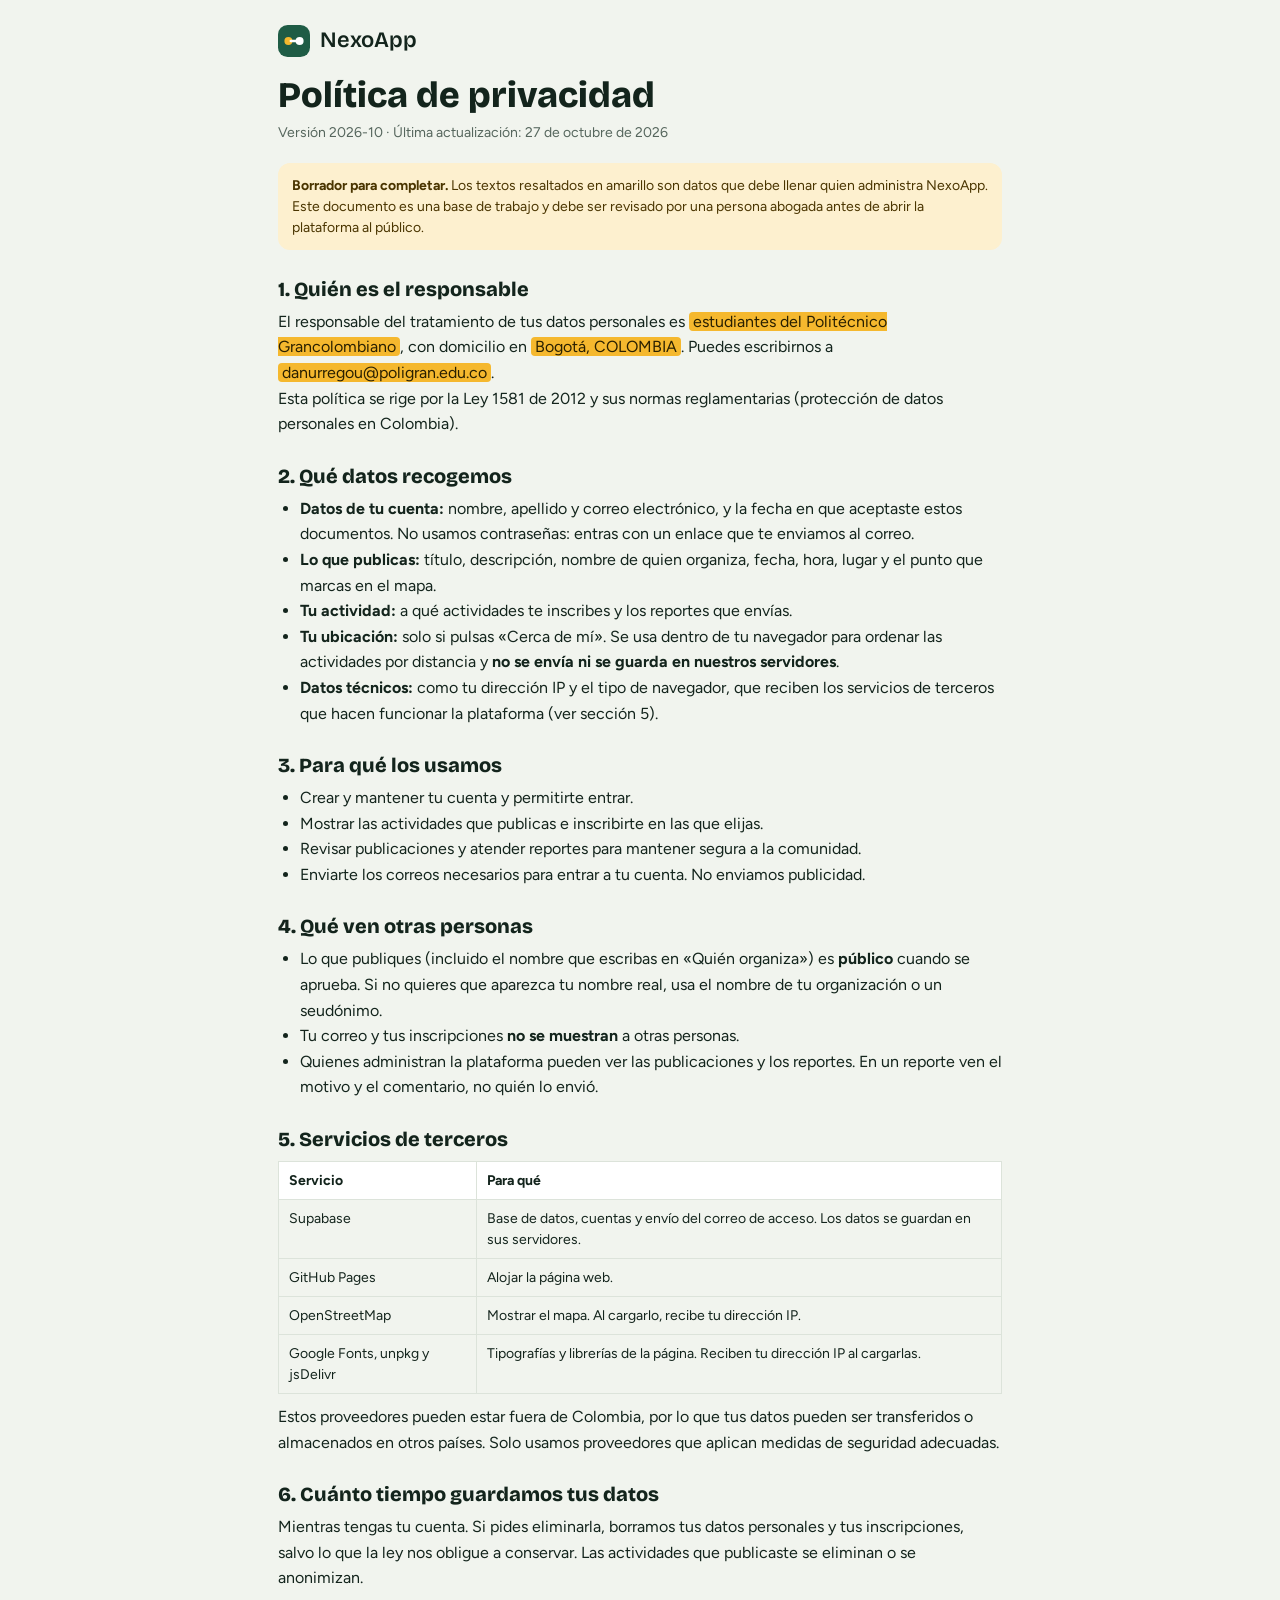
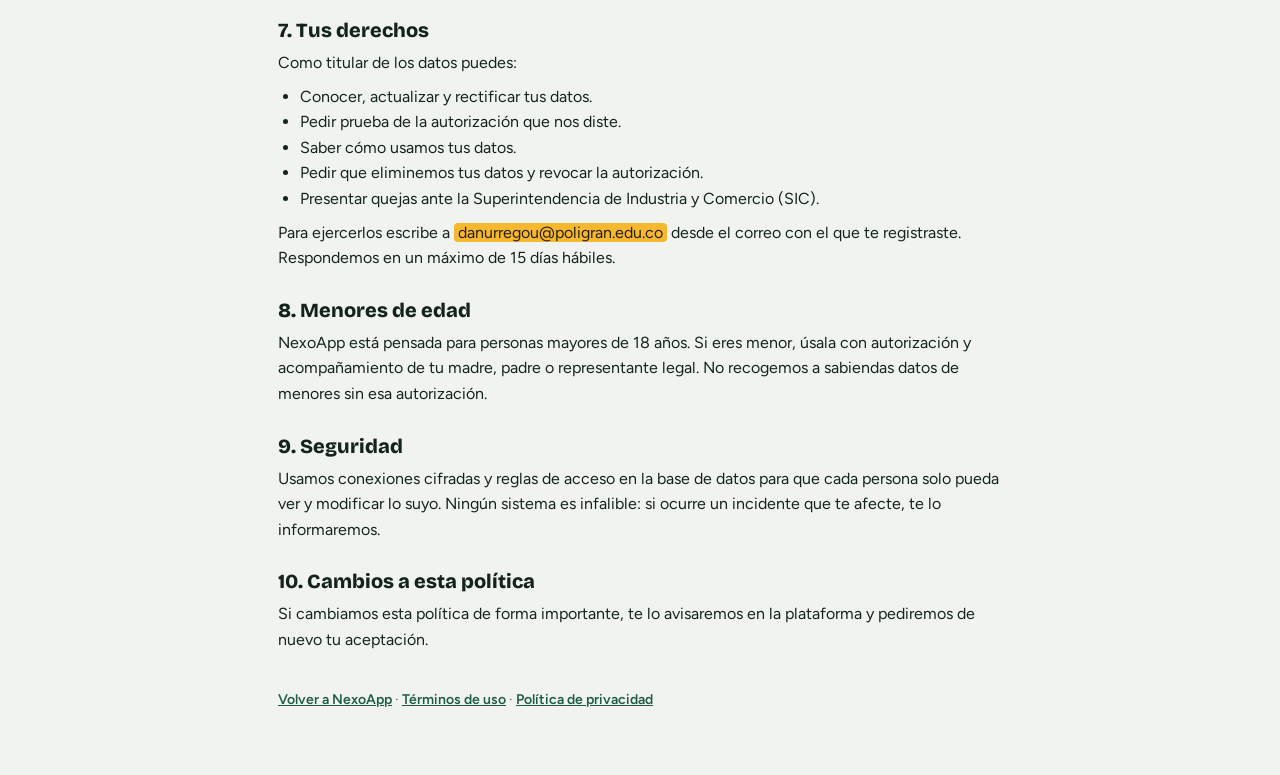
==== privacidad.html @ ae0aaa4e "NexoApp: prototipo con mapa, cuentas, moderación y PWA Mapa de actividades de Bogotá (Leaflet + Open" ====
<!DOCTYPE html>
<html lang="es">
<head>
<meta charset="utf-8">
<meta name="viewport" content="width=device-width, initial-scale=1">
<title>Política de privacidad · NexoApp</title>
<meta name="description" content="Cómo NexoApp trata tus datos personales.">
<meta name="theme-color" content="#1F5C45">
<link rel="icon" type="image/png" href="icons/icon-192.png">
<link href="https://fonts.googleapis.com/css2?family=Bricolage+Grotesque:opsz,wght@12..96,600;12..96,800&family=Figtree:wght@400;500;600&display=swap" rel="stylesheet">
<link rel="stylesheet" href="css/styles.css">
<link rel="stylesheet" href="css/legal.css">
</head>
<body>
<main class="legal">
<a class="brand" href="./"><svg viewBox="0 0 40 40" aria-hidden="true"><rect width="40" height="40" rx="12" fill="#1F5C45"/><circle cx="13" cy="20" r="5" fill="#F5B82E"/><circle cx="27" cy="20" r="5" fill="#fff"/><path d="M16 20h8" stroke="#fff" stroke-width="3" stroke-linecap="round"/></svg>NexoApp</a>

<h1>Política de privacidad</h1>
<p class="meta">Versión 2026-10 · Última actualización: 27 de octubre de 2026</p>
<p class="draft"><strong>Borrador para completar.</strong> Los textos resaltados en amarillo son datos que debe llenar quien administra NexoApp. Este documento es una base de trabajo y debe ser revisado por una persona abogada antes de abrir la plataforma al público.</p>

<h2>1. Quién es el responsable</h2>
<p>El responsable del tratamiento de tus datos personales es <mark>estudiantes del Politécnico Grancolombiano</mark>, con domicilio en <mark>Bogotá, COLOMBIA</mark>. Puedes escribirnos a <mark>danurregou@poligran.edu.co</mark>.</p>
<p>Esta política se rige por la Ley 1581 de 2012 y sus normas reglamentarias (protección de datos personales en Colombia).</p>

<h2>2. Qué datos recogemos</h2>
<ul>
<li><strong>Datos de tu cuenta:</strong> nombre, apellido y correo electrónico, y la fecha en que aceptaste estos documentos. No usamos contraseñas: entras con un enlace que te enviamos al correo.</li>
<li><strong>Lo que publicas:</strong> título, descripción, nombre de quien organiza, fecha, hora, lugar y el punto que marcas en el mapa.</li>
<li><strong>Tu actividad:</strong> a qué actividades te inscribes y los reportes que envías.</li>
<li><strong>Tu ubicación:</strong> solo si pulsas «Cerca de mí». Se usa dentro de tu navegador para ordenar las actividades por distancia y <strong>no se envía ni se guarda en nuestros servidores</strong>.</li>
<li><strong>Datos técnicos:</strong> como tu dirección IP y el tipo de navegador, que reciben los servicios de terceros que hacen funcionar la plataforma (ver sección 5).</li>
</ul>

<h2>3. Para qué los usamos</h2>
<ul>
<li>Crear y mantener tu cuenta y permitirte entrar.</li>
<li>Mostrar las actividades que publicas e inscribirte en las que elijas.</li>
<li>Revisar publicaciones y atender reportes para mantener segura a la comunidad.</li>
<li>Enviarte los correos necesarios para entrar a tu cuenta. No enviamos publicidad.</li>
</ul>

<h2>4. Qué ven otras personas</h2>
<ul>
<li>Lo que publiques (incluido el nombre que escribas en «Quién organiza») es <strong>público</strong> cuando se aprueba. Si no quieres que aparezca tu nombre real, usa el nombre de tu organización o un seudónimo.</li>
<li>Tu correo y tus inscripciones <strong>no se muestran</strong> a otras personas.</li>
<li>Quienes administran la plataforma pueden ver las publicaciones y los reportes. En un reporte ven el motivo y el comentario, no quién lo envió.</li>
</ul>

<h2>5. Servicios de terceros</h2>
<table>
<tr><th>Servicio</th><th>Para qué</th></tr>
<tr><td>Supabase</td><td>Base de datos, cuentas y envío del correo de acceso. Los datos se guardan en sus servidores.</td></tr>
<tr><td>GitHub Pages</td><td>Alojar la página web.</td></tr>
<tr><td>OpenStreetMap</td><td>Mostrar el mapa. Al cargarlo, recibe tu dirección IP.</td></tr>
<tr><td>Google Fonts, unpkg y jsDelivr</td><td>Tipografías y librerías de la página. Reciben tu dirección IP al cargarlas.</td></tr>
</table>
<p>Estos proveedores pueden estar fuera de Colombia, por lo que tus datos pueden ser transferidos o almacenados en otros países. Solo usamos proveedores que aplican medidas de seguridad adecuadas.</p>

<h2>6. Cuánto tiempo guardamos tus datos</h2>
<p>Mientras tengas tu cuenta. Si pides eliminarla, borramos tus datos personales y tus inscripciones, salvo lo que la ley nos obligue a conservar. Las actividades que publicaste se eliminan o se anonimizan.</p>

<h2>7. Tus derechos</h2>
<p>Como titular de los datos puedes:</p>
<ul>
<li>Conocer, actualizar y rectificar tus datos.</li>
<li>Pedir prueba de la autorización que nos diste.</li>
<li>Saber cómo usamos tus datos.</li>
<li>Pedir que eliminemos tus datos y revocar la autorización.</li>
<li>Presentar quejas ante la Superintendencia de Industria y Comercio (SIC).</li>
</ul>
<p>Para ejercerlos escribe a <mark>danurregou@poligran.edu.co</mark> desde el correo con el que te registraste. Respondemos en un máximo de 15 días hábiles.</p>

<h2>8. Menores de edad</h2>
<p>NexoApp está pensada para personas mayores de 18 años. Si eres menor, úsala con autorización y acompañamiento de tu madre, padre o representante legal. No recogemos a sabiendas datos de menores sin esa autorización.</p>

<h2>9. Seguridad</h2>
<p>Usamos conexiones cifradas y reglas de acceso en la base de datos para que cada persona solo pueda ver y modificar lo suyo. Ningún sistema es infalible: si ocurre un incidente que te afecte, te lo informaremos.</p>

<h2>10. Cambios a esta política</h2>
<p>Si cambiamos esta política de forma importante, te lo avisaremos en la plataforma y pediremos de nuevo tu aceptación.</p>
<p class="meta" style="margin-top:36px"><a href="./">Volver a NexoApp</a> · <a href="terminos.html">Términos de uso</a> · <a href="privacidad.html">Política de privacidad</a></p>
</main>
</body>
</html>
---- css/styles.css ----
:root{
  --bg:#F1F4EE; --surface:#FFFFFF; --ink:#13241C; --muted:#56665D; --line:#DCE3DA;
  --brand:#1F5C45; --brand-ink:#FFFFFF; --sun:#F5B82E; --sun-ink:#2A2000;
  --learn:#2F5BEA; --social:#D93F79; --animal:#C9610F;
  --font-d:'Bricolage Grotesque','Trebuchet MS',system-ui,sans-serif;
  --font-b:'Figtree',system-ui,-apple-system,'Segoe UI',sans-serif;
}
@media (prefers-color-scheme: dark){
  :root{
    --bg:#0E1913; --surface:#16251D; --ink:#E9F1EB; --muted:#9BAFA3; --line:#26392F;
    --brand:#4DB78C; --brand-ink:#05140D;
    --learn:#8CA7FF; --social:#F489AE; --animal:#F5A05A;
  }
}
*,*::before,*::after{box-sizing:border-box}
html,body{height:100%}
body{height:100dvh}
html{-webkit-text-size-adjust:100%}
body{margin:0;background:var(--bg);color:var(--ink);font-family:var(--font-b);font-size:16px;line-height:1.5;display:flex;flex-direction:column;-webkit-font-smoothing:antialiased}
button,input,select{font:inherit;color:inherit}
button{cursor:pointer}
:focus-visible{outline:3px solid var(--sun);outline-offset:2px;border-radius:6px}
h1,h2,h3{font-family:var(--font-d);line-height:1.15;margin:0}
p{margin:0}
.sr{position:absolute;width:1px;height:1px;overflow:hidden;clip:rect(0 0 0 0)}
.sub{color:var(--muted);font-size:14px}

/* cabecera */
.top{display:flex;justify-content:space-between;align-items:center;gap:12px;padding:10px 16px;padding-top:calc(10px + env(safe-area-inset-top,0px));background:var(--surface);border-bottom:1px solid var(--line);flex:none}
.brand{display:flex;align-items:center;gap:10px;font-family:var(--font-d);font-weight:800;font-size:22px}
.brand svg{width:32px;height:32px}
.toggle{display:inline-flex;background:var(--bg);border:1.5px solid var(--line);border-radius:12px;padding:3px}
.toggle button{border:0;background:none;min-height:40px;padding:7px 18px;border-radius:9px;font-weight:600;color:var(--muted)}
.toggle button[aria-pressed="true"]{background:var(--ink);color:var(--bg)}

/* disposición: en celular alterna lista y mapa; en pantalla grande se ven juntos */
.layout{flex:1;min-height:0;display:flex}
.panel{flex:1;min-height:0;display:flex;flex-direction:column;background:var(--bg)}
.mapwrap{flex:1;min-height:0;position:relative}
#map{position:absolute;inset:0}
body.view-list .mapwrap{display:none}
body.view-map .panel{display:none}
@media (max-width:380px){
  .brand{font-size:19px}
  .brand svg{width:28px;height:28px}
  .toggle button{padding:7px 14px}
  .row2{grid-template-columns:1fr}
  .filters,.list{padding-left:12px;padding-right:12px}
  .chips{margin:0 -12px;padding:2px 12px 4px}
}
@media (min-width:600px) and (max-width:899px){
  .filters{max-width:720px;width:100%;margin:0 auto}
  .list{grid-template-columns:repeat(2,1fr);padding-left:max(16px,calc(50% - 360px));padding-right:max(16px,calc(50% - 360px))}
}
@media (max-height:480px) and (orientation:landscape){
  .top{padding-top:calc(4px + env(safe-area-inset-top,0px));padding-bottom:4px}
  .d-head{padding:12px 18px}
  .d-body{padding-top:12px}
}
@media (min-width:900px){
  .toggle{display:none}
  .layout{display:grid;grid-template-columns:clamp(360px,34vw,460px) 1fr}
  body.view-list .mapwrap,body.view-map .panel{display:flex}
  .mapwrap{display:block!important}
  .panel{border-right:1px solid var(--line)}
}

/* filtros */
.filters{padding:14px 16px 8px;display:grid;gap:10px;flex:none}
.field{width:100%;min-height:44px;background:var(--surface);border:1.5px solid var(--line);border-radius:12px;padding:10px 14px}
.field:focus{border-color:var(--brand);outline:none}
.row2{display:grid;grid-template-columns:1fr auto;gap:8px}
.btn{min-height:44px;white-space:nowrap;display:inline-flex;align-items:center;justify-content:center;gap:8px;background:var(--brand);color:var(--brand-ink);border:0;border-radius:12px;padding:10px 16px;font-weight:600}
.btn.ghost{background:transparent;color:var(--ink);border:1.5px solid var(--line)}
.btn.ghost[aria-pressed="true"]{border-color:var(--brand);color:var(--brand)}
.btn.block{width:100%}
.btn[disabled]{opacity:.5;cursor:not-allowed}
.chips{display:flex;gap:8px;overflow-x:auto;margin:0 -16px;padding:2px 16px 4px;scroll-padding:0 16px;scrollbar-width:none;-webkit-overflow-scrolling:touch;--fl:#000;--fr:#000;cursor:grab;mask-image:linear-gradient(90deg,var(--fl),#000 28px,#000 calc(100% - 28px),var(--fr));-webkit-mask-image:linear-gradient(90deg,var(--fl),#000 28px,#000 calc(100% - 28px),var(--fr))}
.chips.fade-l{--fl:transparent}
.chips.fade-r{--fr:transparent}
.chips.dragging{cursor:grabbing;user-select:none}
.chips.dragging .chip{pointer-events:none}
.chips::-webkit-scrollbar{display:none}
.chip{flex:none;min-height:40px;border:1.5px solid var(--line);background:var(--surface);border-radius:999px;padding:7px 13px;font-weight:600;font-size:14px;display:inline-flex;align-items:center;gap:7px}
.chip i{width:10px;height:10px;border-radius:50%;background:var(--muted)}
.chip[data-cat="aprender"] i{background:var(--learn)}
.chip[data-cat="social"] i{background:var(--social)}
.chip[data-cat="animales"] i{background:var(--animal)}
.chip[aria-pressed="true"]{background:var(--ink);color:var(--bg);border-color:var(--ink)}

/* lista */
.list{flex:1;min-height:0;overflow-y:auto;padding:4px 16px 24px;display:grid;grid-auto-rows:max-content;gap:10px;align-content:start}
.act{display:grid;grid-template-columns:6px 1fr;background:var(--surface);border:1px solid var(--line);border-radius:16px;overflow:hidden;text-align:left;min-height:min-content;width:100%;padding:0}
@media (hover:hover){.act:hover{border-color:var(--muted)}}
.act[aria-current="true"]{border-color:var(--ink);box-shadow:0 0 0 1px var(--ink)}
.act .edge{background:var(--muted)}
.act[data-cat="aprender"] .edge{background:var(--learn)}
.act[data-cat="social"] .edge{background:var(--social)}
.act[data-cat="animales"] .edge{background:var(--animal)}
.act .body{padding:12px 14px;display:grid;gap:4px}
.act .kind{font-size:13px;font-weight:600}
.act[data-cat="aprender"] .kind{color:var(--learn)}
.act[data-cat="social"] .kind{color:var(--social)}
.act[data-cat="animales"] .kind{color:var(--animal)}
.act h3{font-size:17px;font-weight:600}
.act .meta{color:var(--muted);font-size:14px}
.badge{display:inline-block;background:var(--brand);color:var(--brand-ink);border-radius:999px;padding:2px 10px;font-size:12px;font-weight:600;justify-self:start}
.empty{text-align:center;padding:32px 12px;color:var(--muted)}
.empty strong{display:block;color:var(--ink);font-family:var(--font-d);font-size:20px;margin-bottom:6px}

/* pines del mapa */
.pin{display:grid;place-items:center;width:34px;height:34px;border-radius:50%;border:3px solid #fff;color:#fff;box-shadow:0 2px 6px rgba(0,0,0,.4)}
.pin svg{width:16px;height:16px}
.pin.aprender{background:#2446C4}
.pin.social{background:#B32A5E}
.pin.animales{background:#A84E0B}
.pin.sel{outline:3px solid var(--ink);transform:scale(1.2)}
.me{width:16px;height:16px;border-radius:50%;background:#2F7BEA;border:3px solid #fff;box-shadow:0 0 0 6px rgba(47,123,234,.25)}
.leaflet-container{font-family:var(--font-b)}
.pop strong{display:block;font-family:var(--font-d);font-size:16px;margin-bottom:2px}
.pop button{margin-top:8px;min-height:40px;background:var(--brand);color:var(--brand-ink);border:0;border-radius:10px;padding:7px 12px;font-weight:600}

/* detalle */
dialog{border:0;border-radius:20px;padding:0;max-width:min(520px,calc(100vw - 24px));width:100%;background:var(--surface);color:var(--ink);box-shadow:0 20px 60px rgba(0,0,0,.35);max-height:calc(100dvh - 24px);overflow-y:auto;overscroll-behavior:contain}
dialog::backdrop{background:rgba(5,15,10,.55)}
.d-head{padding:20px 22px;color:#fff}
.d-head[data-cat="aprender"]{background:#2446C4}
.d-head[data-cat="social"]{background:#B32A5E}
.d-head[data-cat="animales"]{background:#A84E0B}
.d-head h2{font-size:clamp(20px,5vw,24px);font-weight:800;margin:6px 0 4px}
.d-body{padding:18px 22px calc(22px + env(safe-area-inset-bottom,0px));display:grid;gap:12px}
.facts{display:grid;gap:6px;font-size:15px}
.facts span{color:var(--muted)}
.bar{height:6px;background:var(--line);border-radius:99px;overflow:hidden}
.bar b{display:block;height:100%;background:var(--brand)}
.d-actions{display:grid;gap:8px;margin-top:4px}
.link{color:var(--brand);font-weight:600;text-align:center;padding:12px 6px}

.toast{position:fixed;left:50%;bottom:calc(24px + env(safe-area-inset-bottom,0px));transform:translate(-50%,20px);background:var(--ink);color:var(--bg);padding:12px 18px;border-radius:12px;font-weight:600;opacity:0;pointer-events:none;transition:opacity .2s,transform .2s;z-index:2000;max-width:90vw;text-align:center}
.toast.on{opacity:1;transform:translate(-50%,0)}
@media (prefers-reduced-motion:reduce){.toast,.pin{transition:none}}

/* publicar */
.form{padding:20px 22px calc(22px + env(safe-area-inset-bottom,0px));display:grid;gap:12px}
.form-head{display:grid;gap:4px}
.form-head h2{font-size:clamp(20px,5vw,24px);font-weight:800}
.lbl{display:grid;gap:5px;font-size:14px;font-weight:600}
.lbl .field{font-weight:400}
textarea.field{resize:vertical;min-height:96px}
.two{display:grid;grid-template-columns:1fr 1fr;gap:10px}
.pmap{height:210px;border-radius:12px;border:1.5px solid var(--line);overflow:hidden;position:relative;z-index:0}
.lbl .sub{font-weight:400}
.err{background:#fde8e8;color:#8a1c1c;border-radius:10px;padding:10px 12px;font-size:14px;font-weight:600}
@media (prefers-color-scheme:dark){.err{background:#3a1717;color:#ffb4b4}}
.field:user-invalid{border-color:#c0392b}
@media (max-width:480px){
  .two{grid-template-columns:1fr}
  .top{gap:8px}
}

/* navegación: barra lateral en escritorio, barra inferior en celular */
.shell{flex:1;min-height:0;display:flex;flex-direction:column}
.content{flex:1;min-height:0;display:flex;flex-direction:column;padding-bottom:calc(66px + env(safe-area-inset-bottom,0px))}
.side{display:none}
.tabbar{position:fixed;left:0;right:0;bottom:0;background:var(--surface);border-top:1px solid var(--line);display:flex;justify-content:space-around;padding:6px 8px calc(6px + env(safe-area-inset-bottom,0px));z-index:900}
.tab{flex:1;display:flex;flex-direction:column;align-items:center;gap:2px;background:none;border:0;padding:6px 4px;font-size:12px;font-weight:600;color:var(--muted);border-radius:12px;min-height:50px}
.tab svg{width:24px;height:24px}
.tab[aria-current="page"]{color:var(--brand)}
.tab.create{color:var(--ink)}
.tab.create .ico{background:var(--brand);color:var(--brand-ink);border-radius:14px;width:44px;height:30px;display:grid;place-items:center}
.nav{display:flex;align-items:center;gap:12px;background:none;border:0;padding:11px 14px;border-radius:12px;font-weight:600;color:var(--muted);text-align:left;width:100%}
.nav svg,.btn svg{width:22px;height:22px;flex:none}
.nav:hover{background:var(--bg)}
.nav[aria-current="page"]{background:var(--bg);color:var(--brand)}
.side .cta{margin-top:10px}
.side-foot{margin-top:auto;font-size:13px;color:var(--muted)}
body:not([data-page="explore"]) .layout,
body:not([data-page="explore"]) .toggle{display:none}
.page{display:none;flex:1;min-height:0;overflow-y:auto}
body[data-page="home"] #home,body[data-page="profile"] #profile{display:block}
.toast{bottom:calc(84px + env(safe-area-inset-bottom,0px))}
@media (min-width:900px){
  .shell{flex-direction:row}
  .side{display:flex;flex-direction:column;gap:6px;width:260px;flex:none;padding:28px 18px;border-right:1px solid var(--line);background:var(--surface)}
  .side .brand{margin-bottom:22px}
  .tabbar{display:none}
  .top{display:none}
  .content{padding-bottom:0}
  .toast{bottom:32px}
}

/* inicio y perfil */
.pg{max-width:1040px;margin:0 auto;padding:20px 16px 32px}
.pg h1{font-size:clamp(24px,5vw,30px);font-weight:800}
.pg .sub{margin-top:2px}
.pg-cols{display:grid;gap:22px;margin-top:18px}
.sec-title{display:flex;justify-content:space-between;align-items:baseline;gap:10px;margin:22px 0 10px}
.sec-title h2{font-size:20px;font-weight:800}
.feed{display:grid;gap:10px;grid-auto-rows:max-content}
.hero{display:block;width:100%;text-align:left;border:0;border-radius:22px;padding:22px;color:#fff;position:relative;overflow:hidden;margin-top:16px}
.hero[data-cat="aprender"]{background:#2446C4}
.hero[data-cat="social"]{background:#B32A5E}
.hero[data-cat="animales"]{background:#A84E0B}
.hero .tag{display:inline-block;background:rgba(255,255,255,.18);border-radius:999px;padding:4px 12px;font-size:13px;font-weight:600}
.hero h2{font-size:clamp(24px,6vw,34px);font-weight:800;margin:14px 0 8px;max-width:20ch}
.hero .meta{opacity:.92;font-size:15px}
.hero .glyph{position:absolute;right:-18px;bottom:-26px;width:170px;height:170px;opacity:.16}
.hero .go{margin-top:16px;display:inline-flex;background:#fff;color:#14231C;border-radius:12px;padding:10px 16px;font-weight:600}
.quick{display:flex;gap:8px;overflow-x:auto;margin:0 -16px;padding:2px 16px 4px;scrollbar-width:none}
.quick::-webkit-scrollbar{display:none}
.panel-box{background:var(--surface);border:1px solid var(--line);border-radius:18px;padding:18px}
.panel-box h3{font-size:18px;font-weight:800;margin-bottom:10px}
.mini{display:grid;gap:10px}
.mini button{background:none;border:0;padding:0 0 10px;text-align:left;display:grid;gap:2px;border-bottom:1px solid var(--line)}
.mini button:last-child{border-bottom:0;padding-bottom:0}
.mini small{color:var(--muted)}
.stats3{display:grid;grid-template-columns:repeat(3,1fr);gap:8px;margin-top:12px}
.stats3 div{background:var(--bg);border-radius:12px;padding:10px;text-align:center}
.stats3 strong{display:block;font-family:var(--font-d);font-size:22px}
.stats3 small{color:var(--muted);font-size:12px}
.phead{display:flex;gap:16px;align-items:center}
.avatar{width:64px;height:64px;border-radius:50%;background:var(--sun);color:var(--sun-ink);display:grid;place-items:center;flex:none}
.avatar svg{width:30px;height:30px}
.pnote{margin-top:22px;background:var(--surface);border:1px dashed var(--line);border-radius:14px;padding:12px 14px;font-size:14px;color:var(--muted)}
.empty .btn{margin-top:12px}
@media (min-width:900px){
  .pg{padding:32px 40px 48px}
  .pg-cols{grid-template-columns:1fr 320px;gap:32px;align-items:start}
  .hero{padding:30px}
  .hero .glyph{width:240px;height:240px}
  .quick{margin:0;padding:2px 0 4px;flex-wrap:wrap;overflow:visible}
  .feed.two{grid-template-columns:1fr 1fr}
}

/* ajustes de ancho en celular y enlaces */
.content,.page,.pg{min-width:0}
.page{overflow-x:hidden}
.pg-cols{grid-template-columns:minmax(0,1fr)}
.feed{grid-template-columns:minmax(0,1fr)}
.link{background:none;border:0;padding:6px 0}
@media (min-width:900px){
  .pg-cols{grid-template-columns:minmax(0,1fr) 320px}
  .feed.two{grid-template-columns:repeat(2,minmax(0,1fr))}
}

.ok{background:#e3f4ea;color:#14573a;border-radius:10px;padding:10px 12px;font-size:14px;font-weight:600}
@media (prefers-color-scheme:dark){.ok{background:#12301f;color:#9be3bd}}
.acct{display:flex;flex-wrap:wrap;align-items:center;gap:10px;margin-top:14px}
.acct .sub{overflow-wrap:anywhere}

/* moderación */
[hidden]{display:none!important}
body[data-page="admin"] #admin{display:block}
.tab{position:relative}
.adm-n{background:#D93F79;color:#fff;border-radius:999px;font-size:11px;font-weight:700;line-height:1;padding:3px 6px;margin-left:auto}
.tab .adm-n{position:absolute;top:2px;left:calc(50% + 6px);margin:0}
.adm-btns{display:flex;flex-wrap:wrap;gap:8px;margin-top:6px}
.adm-desc{font-size:14px;line-height:1.45;color:var(--ink);overflow-wrap:anywhere}
.btn.sm{min-height:36px;padding:6px 14px;font-size:14px;justify-self:start}
.pill{display:inline-block;border-radius:999px;padding:2px 10px;font-size:12px;font-weight:700;justify-self:start}
.pill-pending{background:#FDF0CF;color:#6A4A00}
.pill-approved{background:#DDF3E7;color:#14573A}
.pill-rejected{background:#FBE1E1;color:#8A1C1C}
@media (prefers-color-scheme:dark){
  .pill-pending{background:#3A300F;color:#F5D98A}
  .pill-approved{background:#12301F;color:#9BE3BD}
  .pill-rejected{background:#3A1717;color:#FFB4B4}
}

/* compartir, reportar, agrupar pines, casilla de términos */
.d-share{display:grid;grid-template-columns:repeat(3,1fr);gap:8px}
.d-share .btn{padding:6px 8px;font-size:14px;min-height:40px}
.reportlink{background:none;border:0;color:var(--muted);font-size:14px;text-decoration:underline;padding:8px;justify-self:center}
.chk{display:flex;gap:10px;align-items:flex-start;font-size:14px;font-weight:400;line-height:1.4}
.chk input{width:20px;height:20px;margin-top:1px;flex:none;accent-color:var(--brand)}
.chk a,.side-foot a,.pnote a{color:var(--brand);font-weight:600}
.nx-cluster{display:grid;place-items:center;width:40px;height:40px;border-radius:50%;background:var(--brand);color:var(--brand-ink);font-weight:800;font-size:14px;border:3px solid #fff;box-shadow:0 2px 6px rgba(0,0,0,.4)}
.leaflet-marker-icon.marker-cluster{background:none;border:0}
.rep-list{margin:4px 0 0;padding-left:18px;font-size:13px;color:var(--muted)}
.sec-sub{margin:22px 0 10px;font-size:20px;font-weight:800}
a.btn{text-decoration:none}
---- css/legal.css ----
/* Páginas legales: reutilizan los colores de styles.css y permiten scroll normal */
html,body{height:auto}
body{display:block;min-height:100vh}
.legal{max-width:760px;margin:0 auto;padding:24px 18px 64px}
.legal .brand{margin-bottom:18px;text-decoration:none;color:var(--ink)}
.legal h1{font-size:clamp(26px,6vw,36px);font-weight:800;margin-bottom:6px}
.legal h2{font-size:20px;font-weight:800;margin:28px 0 8px}
.legal p,.legal li{line-height:1.6}
.legal ul{padding-left:22px;margin:8px 0}
.legal a{color:var(--brand);font-weight:600}
.legal .meta{color:var(--muted);font-size:14px}
.legal .draft{background:#FDF0CF;color:#4A3500;border-radius:12px;padding:12px 14px;margin:18px 0;font-size:14px;line-height:1.5}
.legal mark{background:#F5B82E;color:#2A2000;border-radius:4px;padding:0 4px}
.legal table{border-collapse:collapse;width:100%;font-size:14px;margin:10px 0}
.legal th,.legal td{border:1px solid var(--line);padding:8px 10px;text-align:left;vertical-align:top}
.legal th{background:var(--surface)}
@media (prefers-color-scheme:dark){.legal .draft{background:#3A300F;color:#F5D98A}}
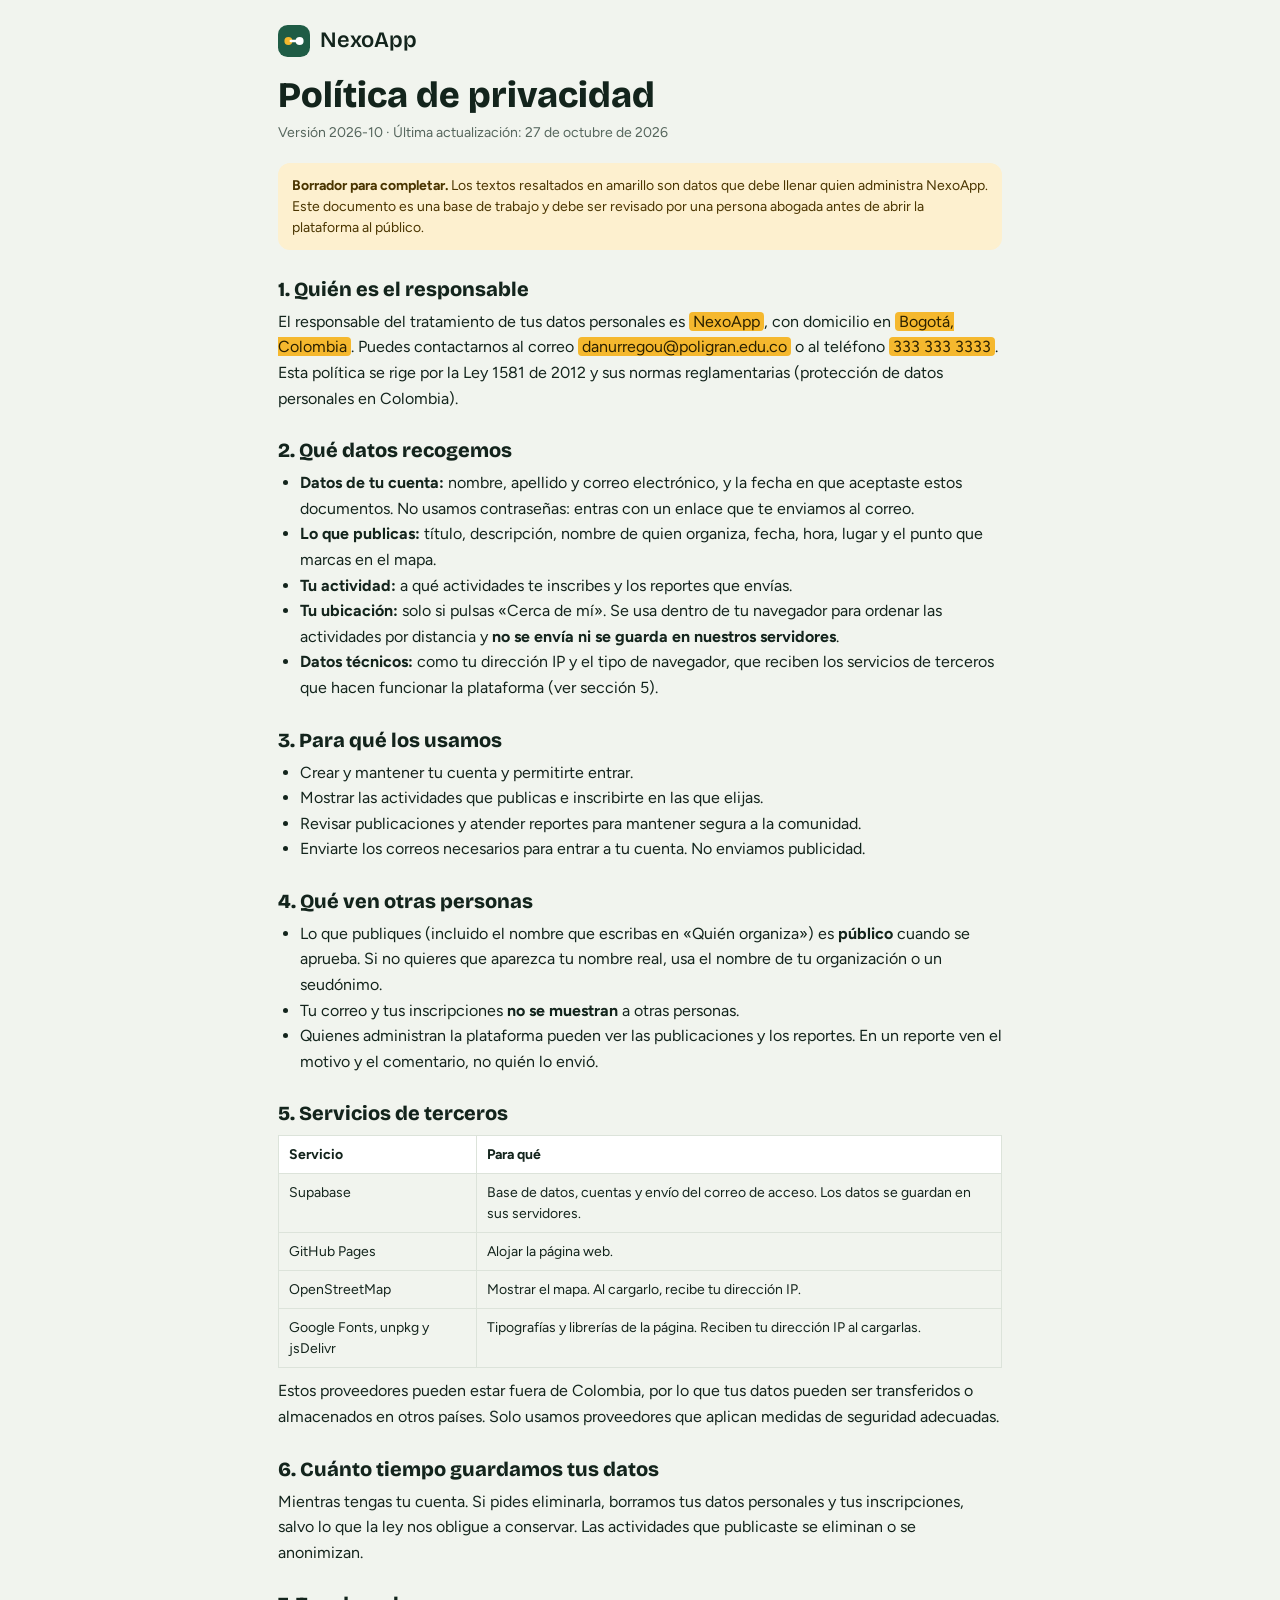
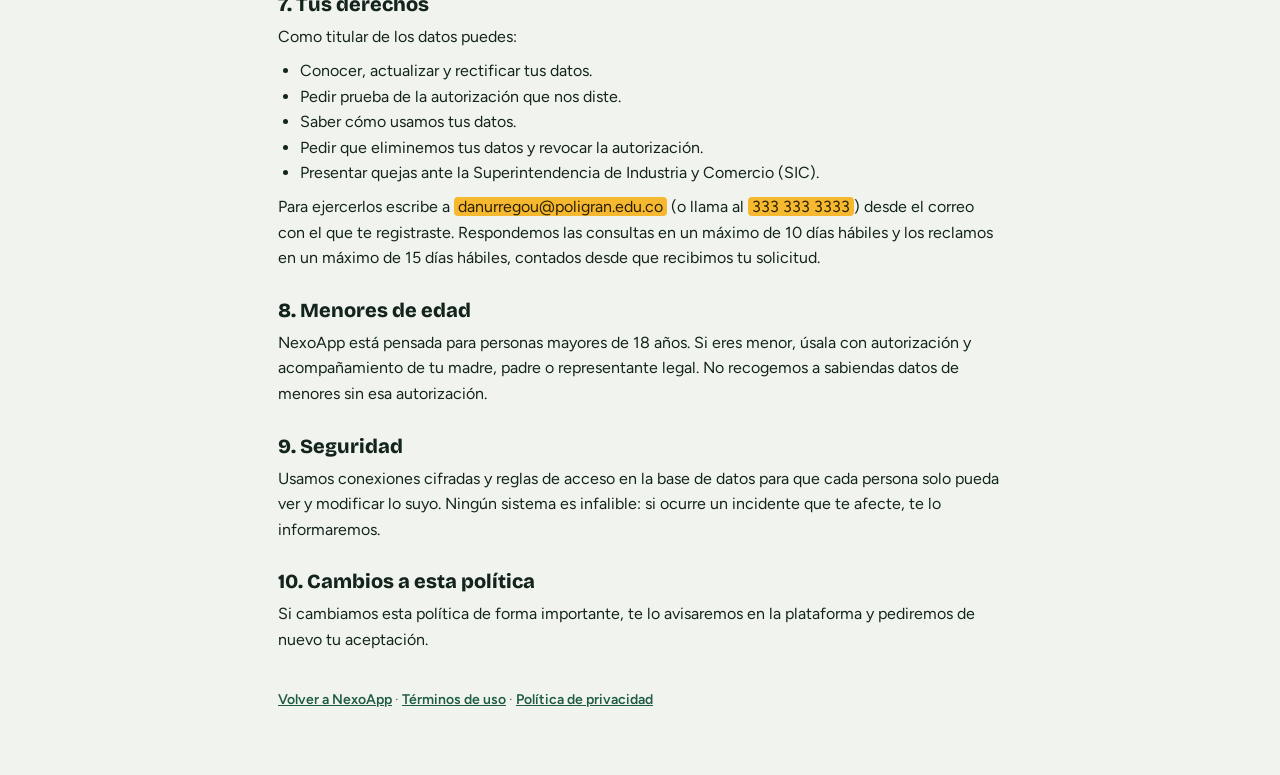
==== commit d428908f: "Legal: completar datos de contacto y corregir plazos de respuesta Responsable, correo y teléfono de " ====
--- a/privacidad.html
+++ b/privacidad.html
@@ -20,7 +20,7 @@
 <p class="draft"><strong>Borrador para completar.</strong> Los textos resaltados en amarillo son datos que debe llenar quien administra NexoApp. Este documento es una base de trabajo y debe ser revisado por una persona abogada antes de abrir la plataforma al público.</p>
 
 <h2>1. Quién es el responsable</h2>
-<p>El responsable del tratamiento de tus datos personales es <mark>estudiantes del Politécnico Grancolombiano</mark>, con domicilio en <mark>Bogotá, COLOMBIA</mark>. Puedes escribirnos a <mark>danurregou@poligran.edu.co</mark>.</p>
+<p>El responsable del tratamiento de tus datos personales es <mark>NexoApp</mark>, con domicilio en <mark>Bogotá, Colombia</mark>. Puedes contactarnos al correo <mark>danurregou@poligran.edu.co</mark> o al teléfono <mark>333 333 3333</mark>.</p>
 <p>Esta política se rige por la Ley 1581 de 2012 y sus normas reglamentarias (protección de datos personales en Colombia).</p>
 
 <h2>2. Qué datos recogemos</h2>
@@ -69,7 +69,7 @@
 <li>Pedir que eliminemos tus datos y revocar la autorización.</li>
 <li>Presentar quejas ante la Superintendencia de Industria y Comercio (SIC).</li>
 </ul>
-<p>Para ejercerlos escribe a <mark>danurregou@poligran.edu.co</mark> desde el correo con el que te registraste. Respondemos en un máximo de 15 días hábiles.</p>
+<p>Para ejercerlos escribe a <mark>danurregou@poligran.edu.co</mark> (o llama al <mark>333 333 3333</mark>) desde el correo con el que te registraste. Respondemos las consultas en un máximo de 10 días hábiles y los reclamos en un máximo de 15 días hábiles, contados desde que recibimos tu solicitud.</p>
 
 <h2>8. Menores de edad</h2>
 <p>NexoApp está pensada para personas mayores de 18 años. Si eres menor, úsala con autorización y acompañamiento de tu madre, padre o representante legal. No recogemos a sabiendas datos de menores sin esa autorización.</p>
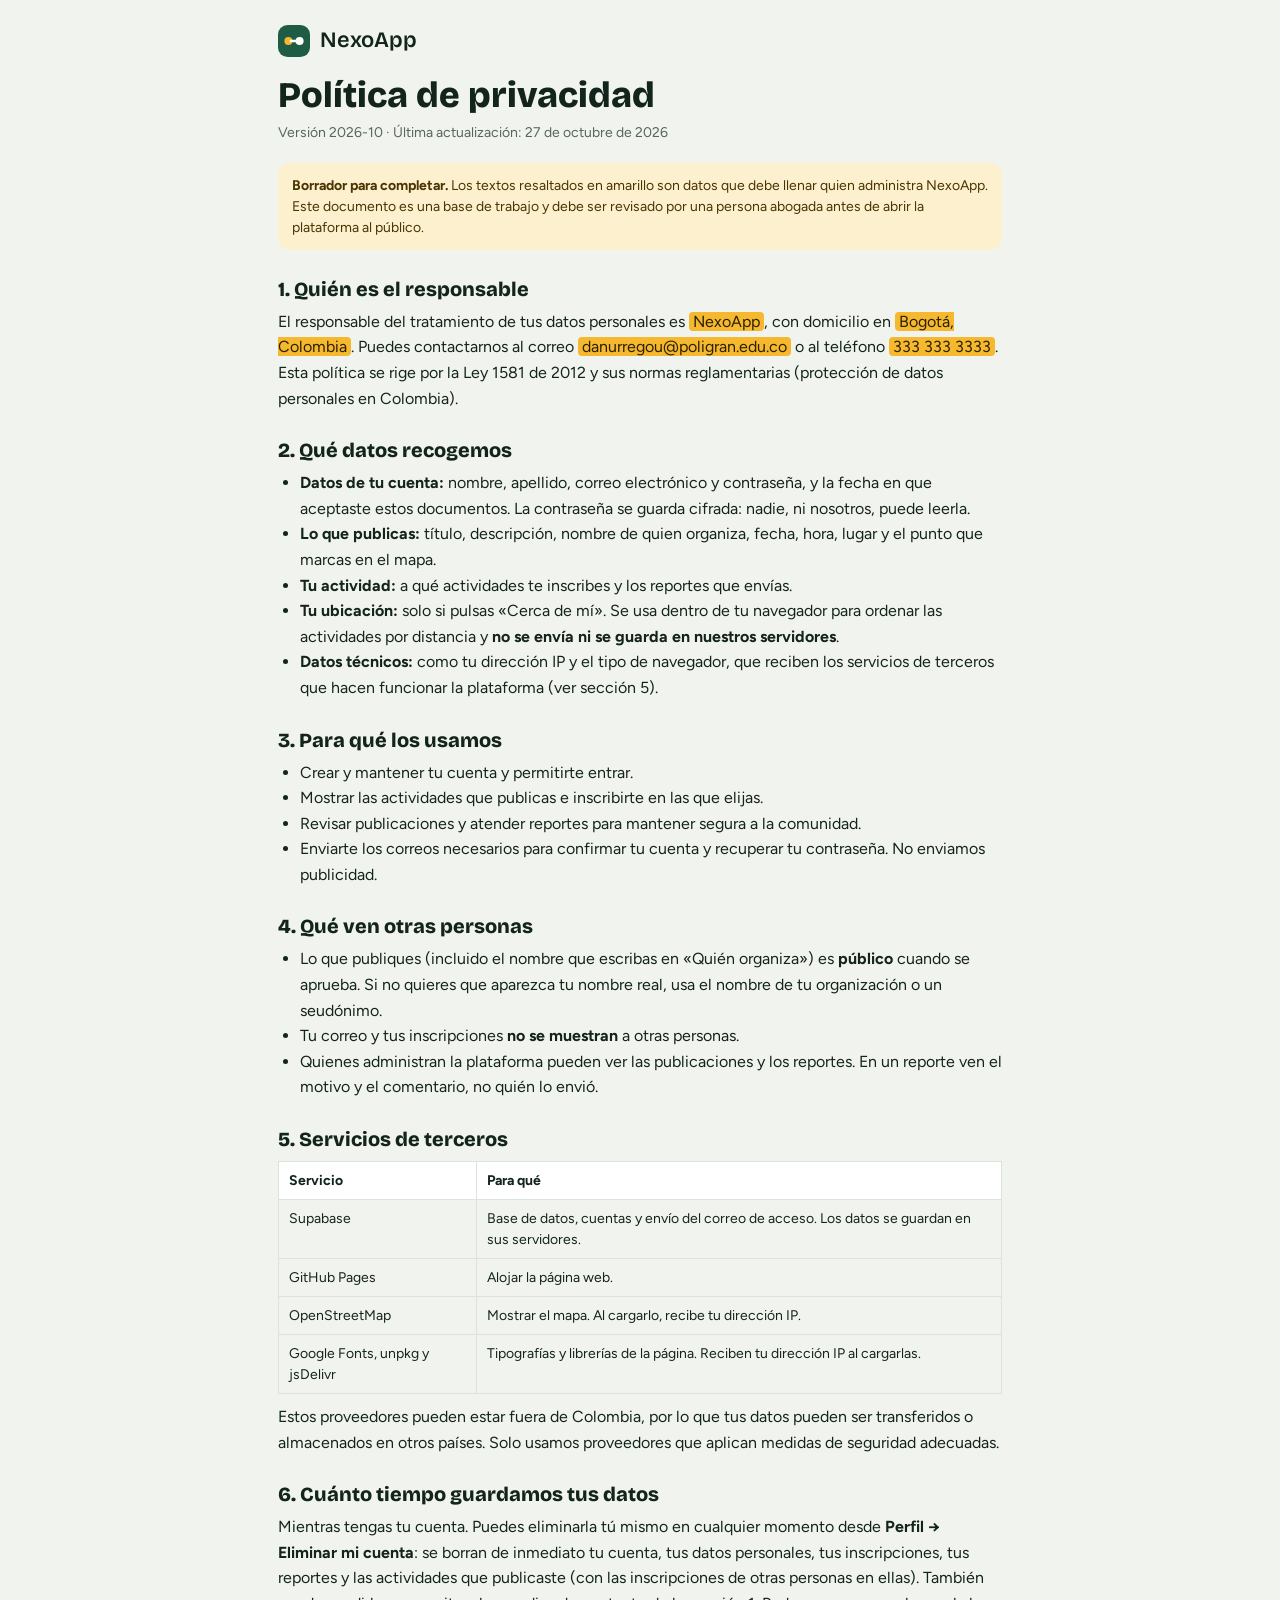
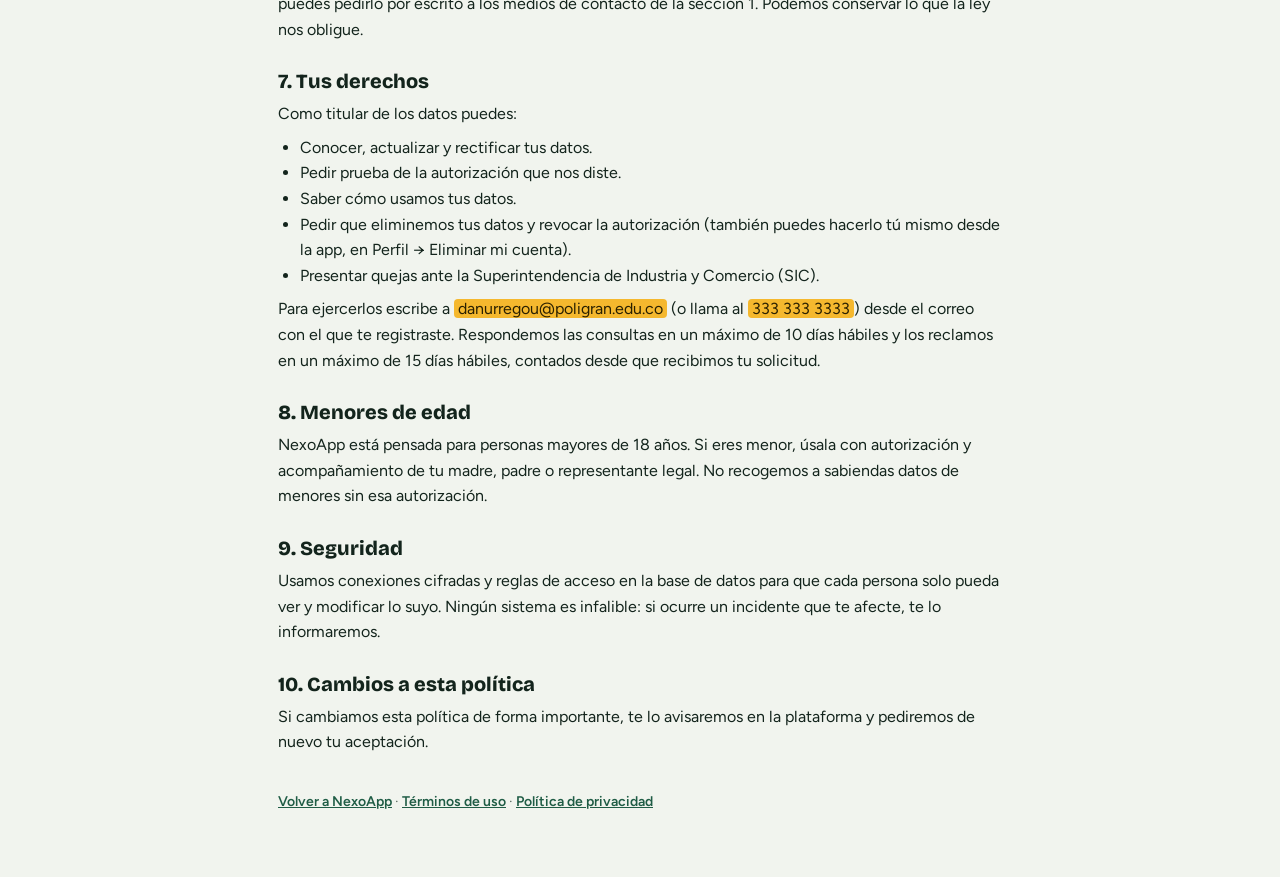
==== commit 6116afb4: "Cuentas con correo y contraseña, recuperación y eliminar cuenta Registro con nombre, apellido, corre" ====
--- a/privacidad.html
+++ b/privacidad.html
@@ -25,7 +25,7 @@
 
 <h2>2. Qué datos recogemos</h2>
 <ul>
-<li><strong>Datos de tu cuenta:</strong> nombre, apellido y correo electrónico, y la fecha en que aceptaste estos documentos. No usamos contraseñas: entras con un enlace que te enviamos al correo.</li>
+<li><strong>Datos de tu cuenta:</strong> nombre, apellido, correo electrónico y contraseña, y la fecha en que aceptaste estos documentos. La contraseña se guarda cifrada: nadie, ni nosotros, puede leerla.</li>
 <li><strong>Lo que publicas:</strong> título, descripción, nombre de quien organiza, fecha, hora, lugar y el punto que marcas en el mapa.</li>
 <li><strong>Tu actividad:</strong> a qué actividades te inscribes y los reportes que envías.</li>
 <li><strong>Tu ubicación:</strong> solo si pulsas «Cerca de mí». Se usa dentro de tu navegador para ordenar las actividades por distancia y <strong>no se envía ni se guarda en nuestros servidores</strong>.</li>
@@ -37,7 +37,7 @@
 <li>Crear y mantener tu cuenta y permitirte entrar.</li>
 <li>Mostrar las actividades que publicas e inscribirte en las que elijas.</li>
 <li>Revisar publicaciones y atender reportes para mantener segura a la comunidad.</li>
-<li>Enviarte los correos necesarios para entrar a tu cuenta. No enviamos publicidad.</li>
+<li>Enviarte los correos necesarios para confirmar tu cuenta y recuperar tu contraseña. No enviamos publicidad.</li>
 </ul>
 
 <h2>4. Qué ven otras personas</h2>
@@ -58,7 +58,7 @@
 <p>Estos proveedores pueden estar fuera de Colombia, por lo que tus datos pueden ser transferidos o almacenados en otros países. Solo usamos proveedores que aplican medidas de seguridad adecuadas.</p>
 
 <h2>6. Cuánto tiempo guardamos tus datos</h2>
-<p>Mientras tengas tu cuenta. Si pides eliminarla, borramos tus datos personales y tus inscripciones, salvo lo que la ley nos obligue a conservar. Las actividades que publicaste se eliminan o se anonimizan.</p>
+<p>Mientras tengas tu cuenta. Puedes eliminarla tú mismo en cualquier momento desde <strong>Perfil → Eliminar mi cuenta</strong>: se borran de inmediato tu cuenta, tus datos personales, tus inscripciones, tus reportes y las actividades que publicaste (con las inscripciones de otras personas en ellas). También puedes pedirlo por escrito a los medios de contacto de la sección 1. Podemos conservar lo que la ley nos obligue.</p>
 
 <h2>7. Tus derechos</h2>
 <p>Como titular de los datos puedes:</p>
@@ -66,7 +66,7 @@
 <li>Conocer, actualizar y rectificar tus datos.</li>
 <li>Pedir prueba de la autorización que nos diste.</li>
 <li>Saber cómo usamos tus datos.</li>
-<li>Pedir que eliminemos tus datos y revocar la autorización.</li>
+<li>Pedir que eliminemos tus datos y revocar la autorización (también puedes hacerlo tú mismo desde la app, en Perfil → Eliminar mi cuenta).</li>
 <li>Presentar quejas ante la Superintendencia de Industria y Comercio (SIC).</li>
 </ul>
 <p>Para ejercerlos escribe a <mark>danurregou@poligran.edu.co</mark> (o llama al <mark>333 333 3333</mark>) desde el correo con el que te registraste. Respondemos las consultas en un máximo de 10 días hábiles y los reclamos en un máximo de 15 días hábiles, contados desde que recibimos tu solicitud.</p>
--- a/css/styles.css
+++ b/css/styles.css
@@ -279,3 +279,16 @@
 .rep-list{margin:4px 0 0;padding-left:18px;font-size:13px;color:var(--muted)}
 .sec-sub{margin:22px 0 10px;font-size:20px;font-weight:800}
 a.btn{text-decoration:none}
+
+/* cuenta con contraseña */
+.modes{display:flex;background:var(--bg);border:1.5px solid var(--line);border-radius:12px;padding:3px}
+.modes button{flex:1;border:0;background:none;min-height:40px;border-radius:9px;font-weight:600;color:var(--muted)}
+.modes button[aria-pressed="true"]{background:var(--ink);color:var(--bg)}
+.pw{position:relative}
+.pw .field{padding-right:68px}
+.pwtoggle{position:absolute;right:6px;top:50%;transform:translateY(-50%);border:0;background:none;color:var(--brand);font-weight:700;font-size:14px;padding:8px 10px;min-height:36px}
+.btn.danger{background:#B3261E;color:#fff}
+.btn.ghost.danger{background:transparent;color:#B3261E;border:1.5px solid #B3261E}
+@media (prefers-color-scheme:dark){.btn.danger{background:#E5584F;color:#1a0503}.btn.ghost.danger{background:transparent;color:#FF8A82;border-color:#FF8A82}}
+.warn-list{margin:0;padding-left:20px;font-size:14px;line-height:1.5}
+.warn-list li{margin:4px 0}
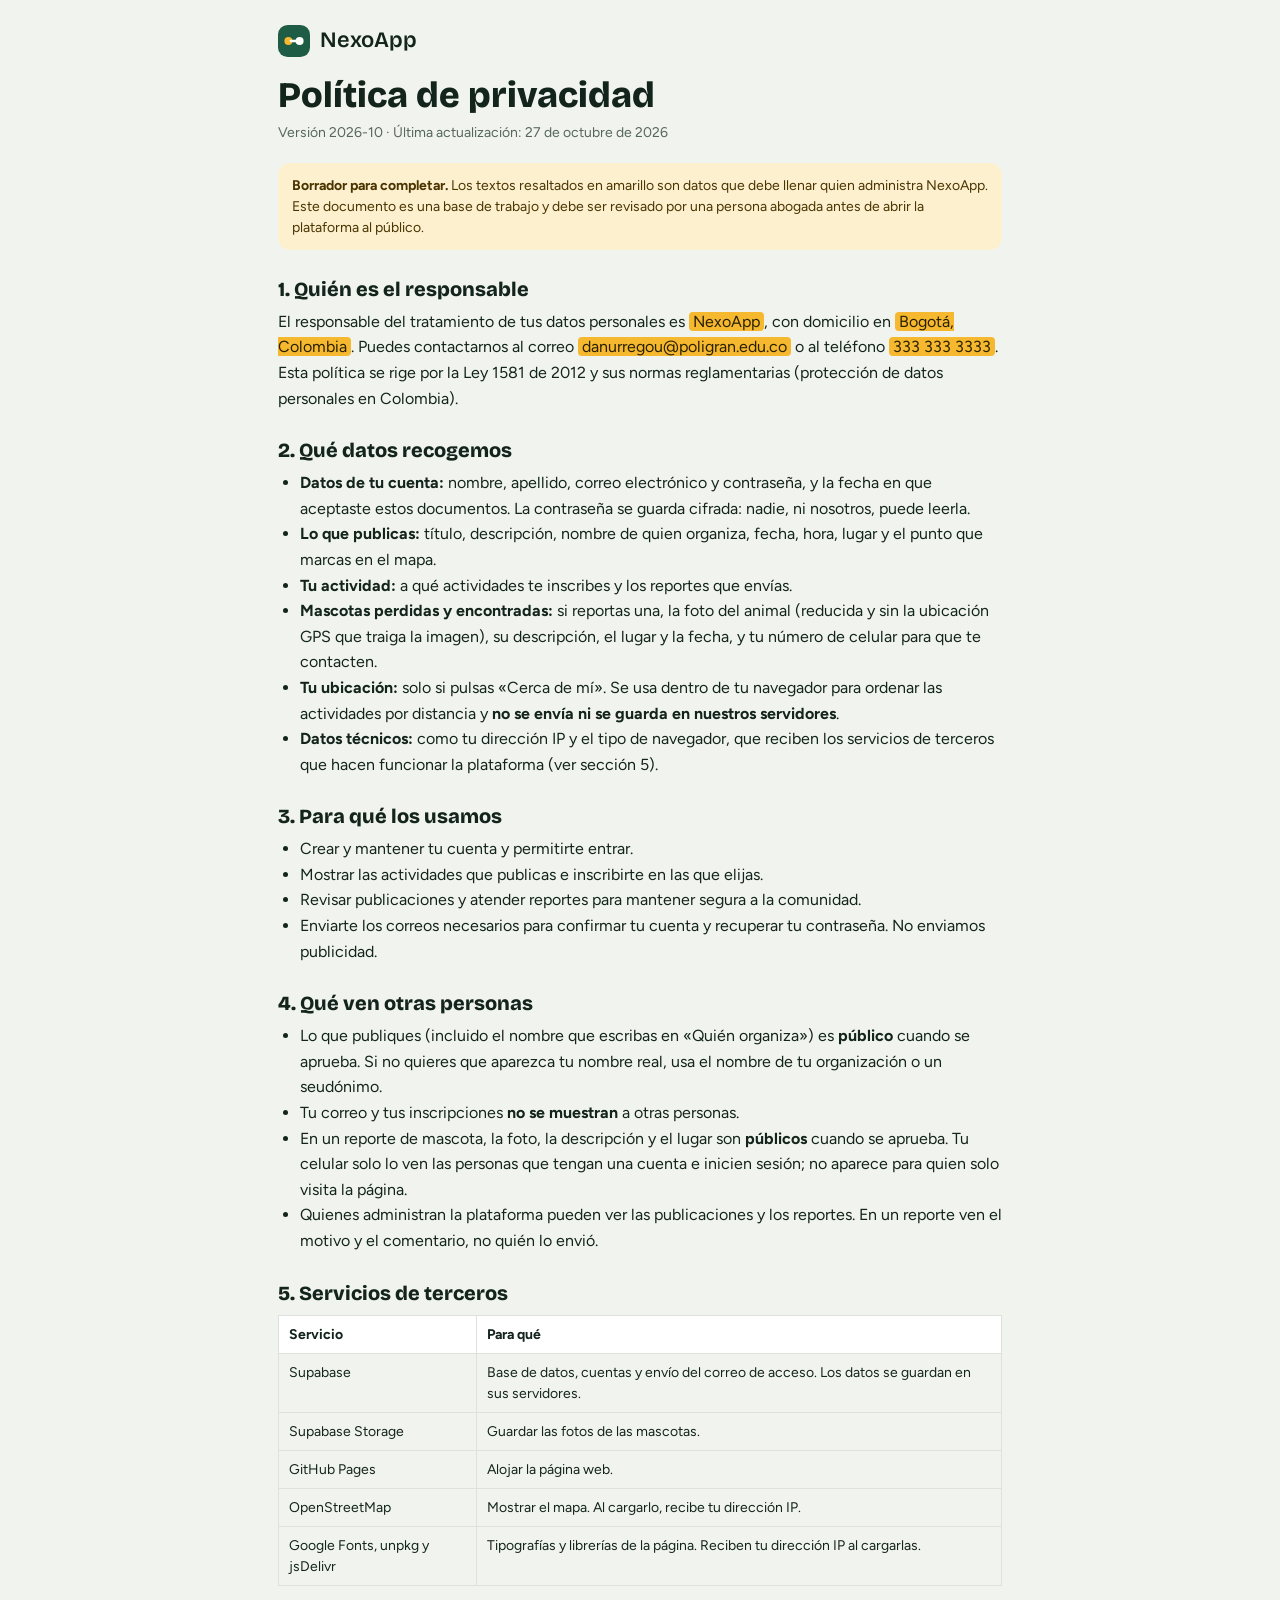
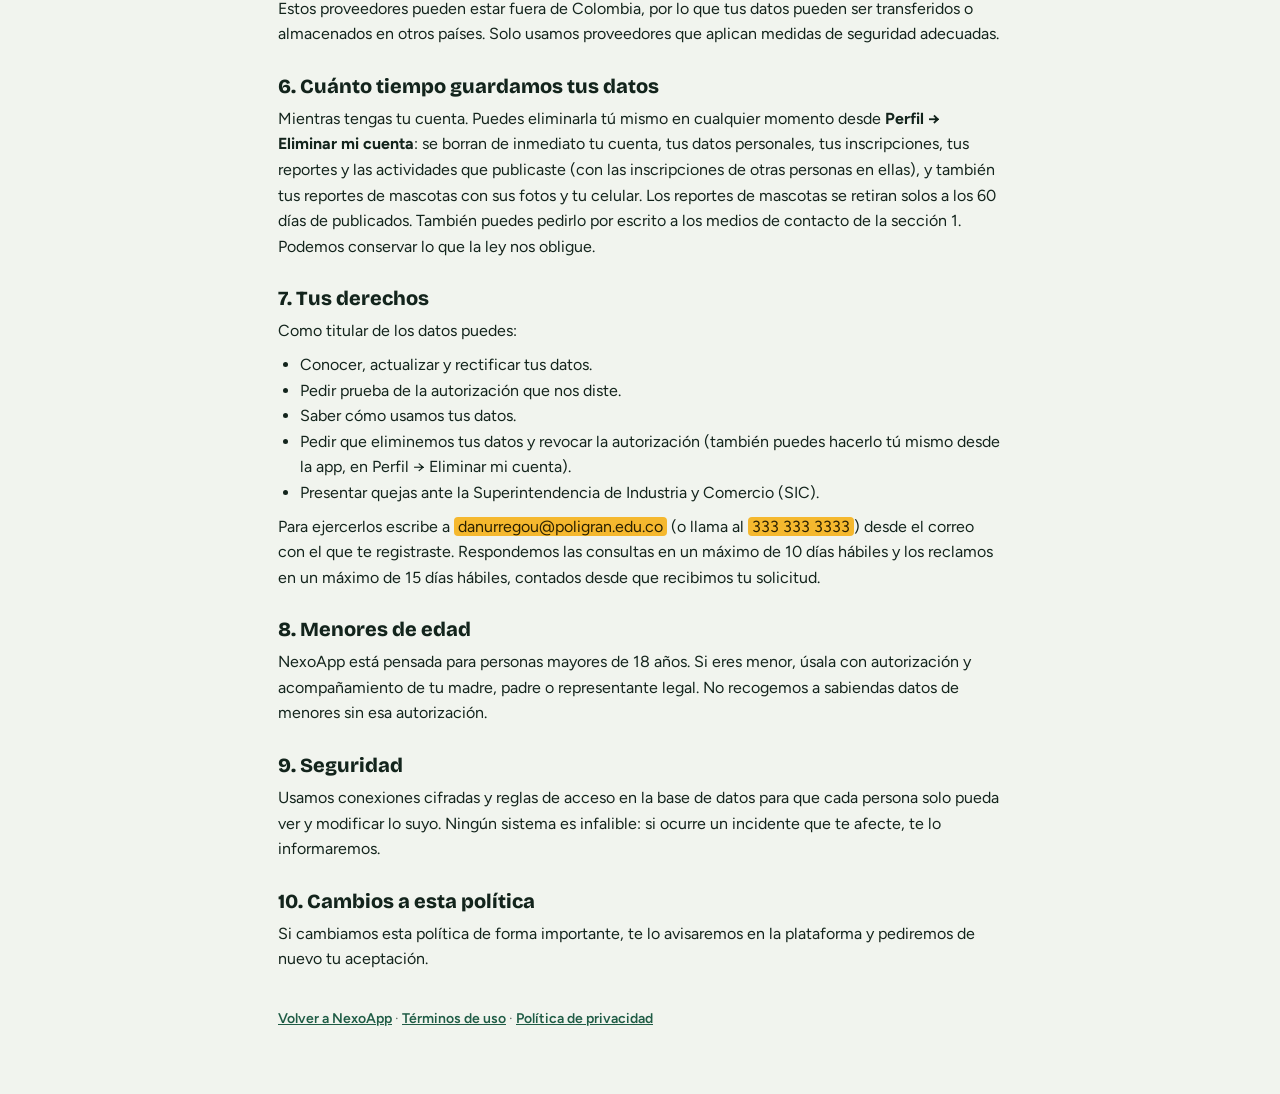
==== commit 3c550555: "Mascotas perdidas y encontradas con fotos en Supabase Storage Nueva pestaña con reportes (perdido/en" ====
--- a/privacidad.html
+++ b/privacidad.html
@@ -28,6 +28,7 @@
 <li><strong>Datos de tu cuenta:</strong> nombre, apellido, correo electrónico y contraseña, y la fecha en que aceptaste estos documentos. La contraseña se guarda cifrada: nadie, ni nosotros, puede leerla.</li>
 <li><strong>Lo que publicas:</strong> título, descripción, nombre de quien organiza, fecha, hora, lugar y el punto que marcas en el mapa.</li>
 <li><strong>Tu actividad:</strong> a qué actividades te inscribes y los reportes que envías.</li>
+<li><strong>Mascotas perdidas y encontradas:</strong> si reportas una, la foto del animal (reducida y sin la ubicación GPS que traiga la imagen), su descripción, el lugar y la fecha, y tu número de celular para que te contacten.</li>
 <li><strong>Tu ubicación:</strong> solo si pulsas «Cerca de mí». Se usa dentro de tu navegador para ordenar las actividades por distancia y <strong>no se envía ni se guarda en nuestros servidores</strong>.</li>
 <li><strong>Datos técnicos:</strong> como tu dirección IP y el tipo de navegador, que reciben los servicios de terceros que hacen funcionar la plataforma (ver sección 5).</li>
 </ul>
@@ -44,6 +45,7 @@
 <ul>
 <li>Lo que publiques (incluido el nombre que escribas en «Quién organiza») es <strong>público</strong> cuando se aprueba. Si no quieres que aparezca tu nombre real, usa el nombre de tu organización o un seudónimo.</li>
 <li>Tu correo y tus inscripciones <strong>no se muestran</strong> a otras personas.</li>
+<li>En un reporte de mascota, la foto, la descripción y el lugar son <strong>públicos</strong> cuando se aprueba. Tu celular solo lo ven las personas que tengan una cuenta e inicien sesión; no aparece para quien solo visita la página.</li>
 <li>Quienes administran la plataforma pueden ver las publicaciones y los reportes. En un reporte ven el motivo y el comentario, no quién lo envió.</li>
 </ul>
 
@@ -51,6 +53,7 @@
 <table>
 <tr><th>Servicio</th><th>Para qué</th></tr>
 <tr><td>Supabase</td><td>Base de datos, cuentas y envío del correo de acceso. Los datos se guardan en sus servidores.</td></tr>
+<tr><td>Supabase Storage</td><td>Guardar las fotos de las mascotas.</td></tr>
 <tr><td>GitHub Pages</td><td>Alojar la página web.</td></tr>
 <tr><td>OpenStreetMap</td><td>Mostrar el mapa. Al cargarlo, recibe tu dirección IP.</td></tr>
 <tr><td>Google Fonts, unpkg y jsDelivr</td><td>Tipografías y librerías de la página. Reciben tu dirección IP al cargarlas.</td></tr>
@@ -58,7 +61,7 @@
 <p>Estos proveedores pueden estar fuera de Colombia, por lo que tus datos pueden ser transferidos o almacenados en otros países. Solo usamos proveedores que aplican medidas de seguridad adecuadas.</p>
 
 <h2>6. Cuánto tiempo guardamos tus datos</h2>
-<p>Mientras tengas tu cuenta. Puedes eliminarla tú mismo en cualquier momento desde <strong>Perfil → Eliminar mi cuenta</strong>: se borran de inmediato tu cuenta, tus datos personales, tus inscripciones, tus reportes y las actividades que publicaste (con las inscripciones de otras personas en ellas). También puedes pedirlo por escrito a los medios de contacto de la sección 1. Podemos conservar lo que la ley nos obligue.</p>
+<p>Mientras tengas tu cuenta. Puedes eliminarla tú mismo en cualquier momento desde <strong>Perfil → Eliminar mi cuenta</strong>: se borran de inmediato tu cuenta, tus datos personales, tus inscripciones, tus reportes y las actividades que publicaste (con las inscripciones de otras personas en ellas), y también tus reportes de mascotas con sus fotos y tu celular. Los reportes de mascotas se retiran solos a los 60 días de publicados. También puedes pedirlo por escrito a los medios de contacto de la sección 1. Podemos conservar lo que la ley nos obligue.</p>
 
 <h2>7. Tus derechos</h2>
 <p>Como titular de los datos puedes:</p>
--- a/css/styles.css
+++ b/css/styles.css
@@ -17,7 +17,7 @@
 body{height:100dvh}
 html{-webkit-text-size-adjust:100%}
 body{margin:0;background:var(--bg);color:var(--ink);font-family:var(--font-b);font-size:16px;line-height:1.5;display:flex;flex-direction:column;-webkit-font-smoothing:antialiased}
-button,input,select{font:inherit;color:inherit}
+button,input,select,textarea{font:inherit;color:inherit}
 button{cursor:pointer}
 :focus-visible{outline:3px solid var(--sun);outline-offset:2px;border-radius:6px}
 h1,h2,h3{font-family:var(--font-d);line-height:1.15;margin:0}
@@ -292,3 +292,28 @@
 @media (prefers-color-scheme:dark){.btn.danger{background:#E5584F;color:#1a0503}.btn.ghost.danger{background:transparent;color:#FF8A82;border-color:#FF8A82}}
 .warn-list{margin:0;padding-left:20px;font-size:14px;line-height:1.5}
 .warn-list li{margin:4px 0}
+/* campos de texto: color legible también en modo oscuro (incluye el marcador de posición) */
+.field::placeholder{color:var(--muted);opacity:.8}
+.field:-webkit-autofill{-webkit-text-fill-color:var(--ink);caret-color:var(--ink)}
+
+/* mascotas perdidas y encontradas */
+body[data-page="pets"] #pets{display:block}
+.pet-grid{display:grid;gap:12px;grid-template-columns:repeat(auto-fill,minmax(210px,1fr));margin-top:14px}
+.pet{display:grid;grid-template-rows:auto 1fr;background:var(--surface);border:1px solid var(--line);border-radius:16px;overflow:hidden;text-align:left;padding:0;width:100%}
+@media (hover:hover){.pet:hover{border-color:var(--muted)}}
+.pet-img{position:relative;aspect-ratio:4/3;background:var(--bg);display:grid;place-items:center;color:var(--muted)}
+.pet-img img{width:100%;height:100%;object-fit:cover;display:block}
+.pet-img svg{width:44px;height:44px;opacity:.6}
+.pet-tag{position:absolute;top:10px;left:10px;border-radius:999px;padding:3px 11px;font-size:12px;font-weight:700;color:#fff}
+.pet-tag.perdido{background:#B32A5E}
+.pet-tag.encontrado{background:#1F7A4D}
+.pet .body{padding:12px 14px;display:grid;gap:3px}
+.pet h3{font-size:17px;font-weight:600}
+.pet .meta{color:var(--muted);font-size:14px}
+.pv-photo{width:100%;max-height:340px;object-fit:cover;display:block;background:var(--bg)}
+.pv-head{padding:18px 22px;color:#fff}
+.pv-head.perdido{background:#B32A5E}
+.pv-head.encontrado{background:#1F7A4D}
+.pv-head h2{font-size:clamp(20px,5vw,26px);font-weight:800;margin:4px 0}
+.pt-preview{max-height:180px;max-width:100%;border-radius:12px;object-fit:cover;justify-self:start}
+.chips.wrap{margin:0;padding:2px 0 6px;flex-wrap:wrap;overflow:visible;mask-image:none;-webkit-mask-image:none;cursor:default}
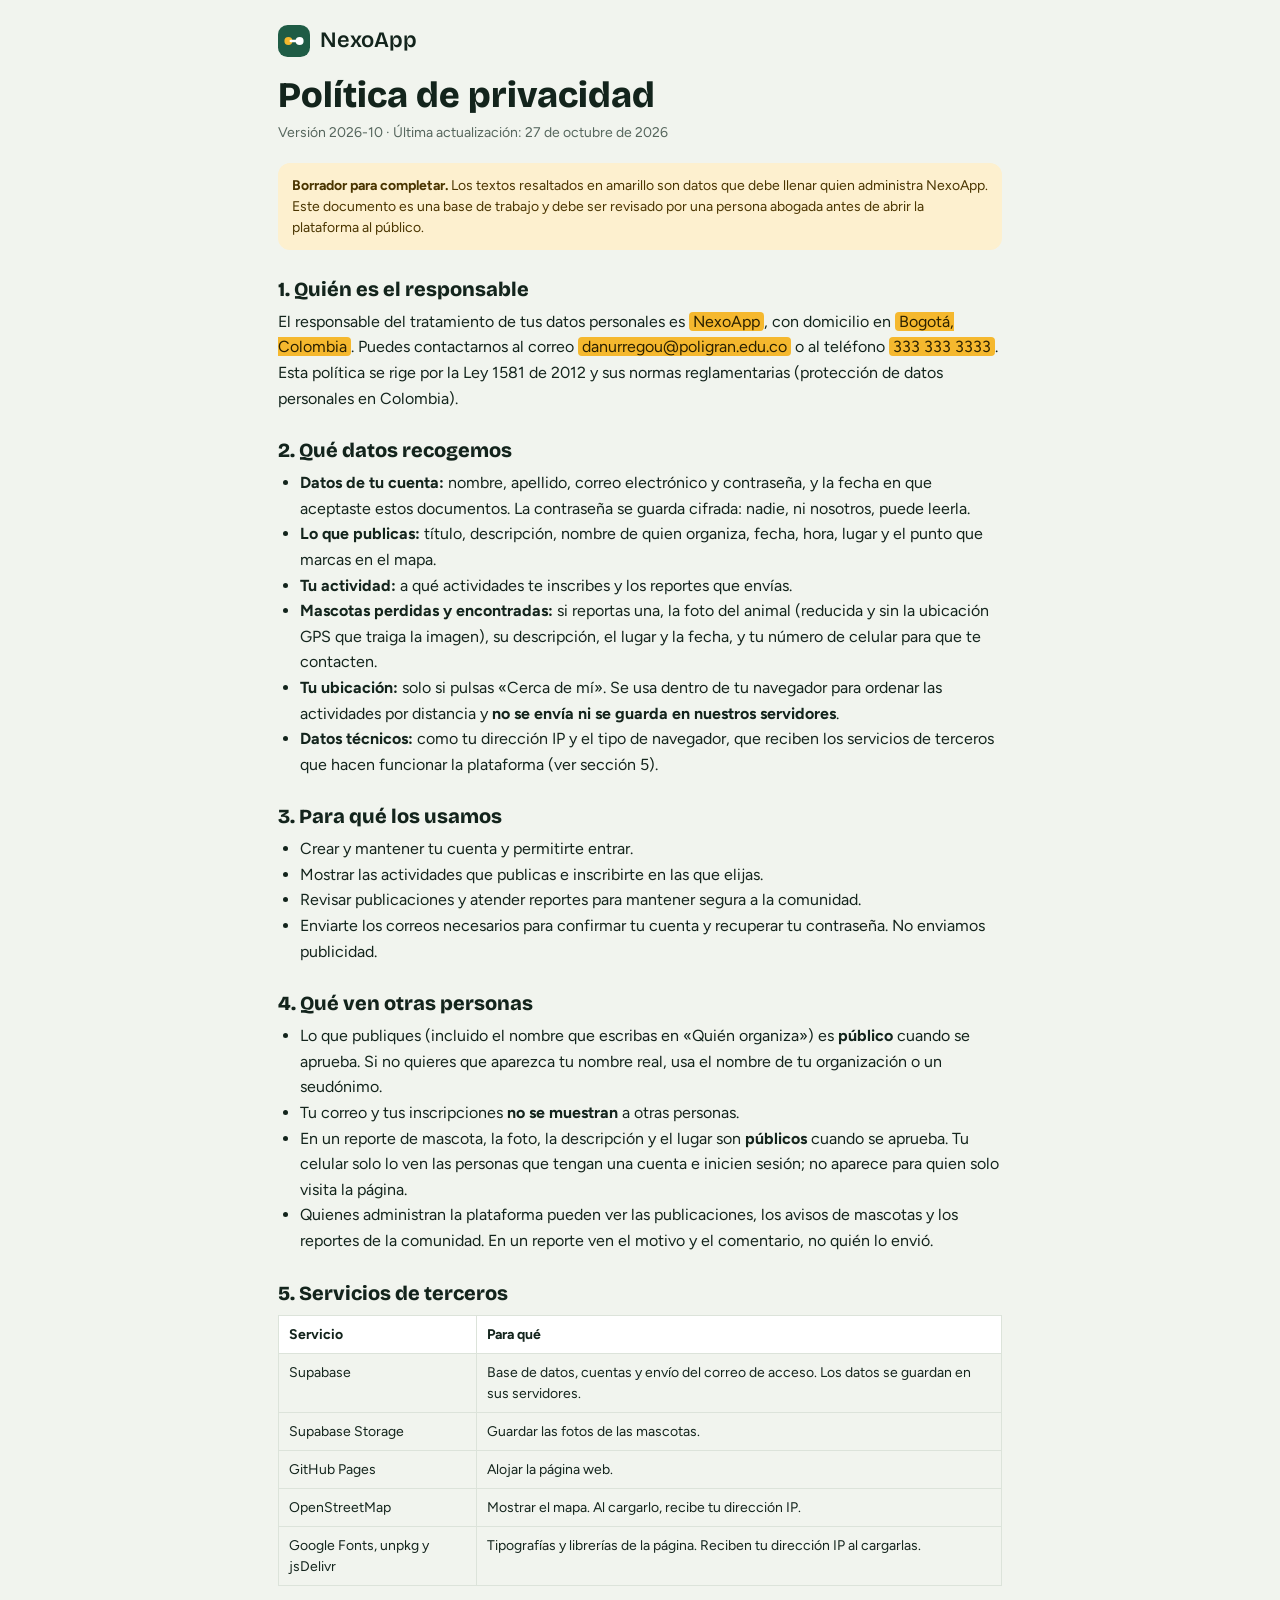
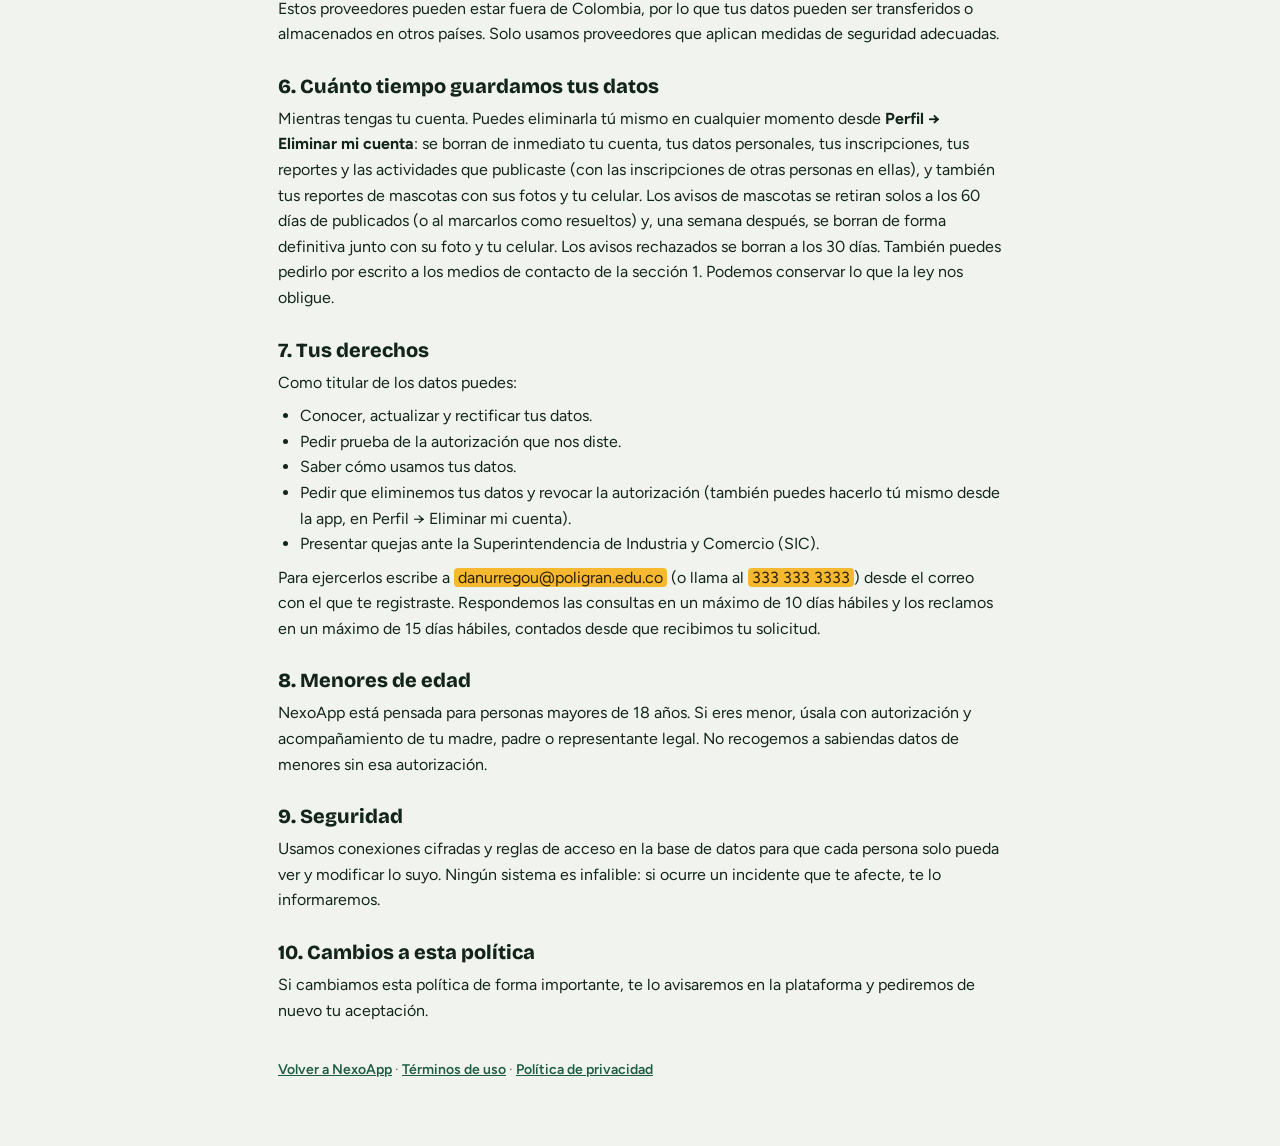
==== commit 56abafa6: "Mascotas en el mapa, reportes de avisos y limpieza automática de fotos Pines de mascotas (con su pro" ====
--- a/privacidad.html
+++ b/privacidad.html
@@ -46,7 +46,7 @@
 <li>Lo que publiques (incluido el nombre que escribas en «Quién organiza») es <strong>público</strong> cuando se aprueba. Si no quieres que aparezca tu nombre real, usa el nombre de tu organización o un seudónimo.</li>
 <li>Tu correo y tus inscripciones <strong>no se muestran</strong> a otras personas.</li>
 <li>En un reporte de mascota, la foto, la descripción y el lugar son <strong>públicos</strong> cuando se aprueba. Tu celular solo lo ven las personas que tengan una cuenta e inicien sesión; no aparece para quien solo visita la página.</li>
-<li>Quienes administran la plataforma pueden ver las publicaciones y los reportes. En un reporte ven el motivo y el comentario, no quién lo envió.</li>
+<li>Quienes administran la plataforma pueden ver las publicaciones, los avisos de mascotas y los reportes de la comunidad. En un reporte ven el motivo y el comentario, no quién lo envió.</li>
 </ul>
 
 <h2>5. Servicios de terceros</h2>
@@ -61,7 +61,7 @@
 <p>Estos proveedores pueden estar fuera de Colombia, por lo que tus datos pueden ser transferidos o almacenados en otros países. Solo usamos proveedores que aplican medidas de seguridad adecuadas.</p>
 
 <h2>6. Cuánto tiempo guardamos tus datos</h2>
-<p>Mientras tengas tu cuenta. Puedes eliminarla tú mismo en cualquier momento desde <strong>Perfil → Eliminar mi cuenta</strong>: se borran de inmediato tu cuenta, tus datos personales, tus inscripciones, tus reportes y las actividades que publicaste (con las inscripciones de otras personas en ellas), y también tus reportes de mascotas con sus fotos y tu celular. Los reportes de mascotas se retiran solos a los 60 días de publicados. También puedes pedirlo por escrito a los medios de contacto de la sección 1. Podemos conservar lo que la ley nos obligue.</p>
+<p>Mientras tengas tu cuenta. Puedes eliminarla tú mismo en cualquier momento desde <strong>Perfil → Eliminar mi cuenta</strong>: se borran de inmediato tu cuenta, tus datos personales, tus inscripciones, tus reportes y las actividades que publicaste (con las inscripciones de otras personas en ellas), y también tus reportes de mascotas con sus fotos y tu celular. Los avisos de mascotas se retiran solos a los 60 días de publicados (o al marcarlos como resueltos) y, una semana después, se borran de forma definitiva junto con su foto y tu celular. Los avisos rechazados se borran a los 30 días. También puedes pedirlo por escrito a los medios de contacto de la sección 1. Podemos conservar lo que la ley nos obligue.</p>
 
 <h2>7. Tus derechos</h2>
 <p>Como titular de los datos puedes:</p>
--- a/css/styles.css
+++ b/css/styles.css
@@ -317,3 +317,14 @@
 .pv-head h2{font-size:clamp(20px,5vw,26px);font-weight:800;margin:4px 0}
 .pt-preview{max-height:180px;max-width:100%;border-radius:12px;object-fit:cover;justify-self:start}
 .chips.wrap{margin:0;padding:2px 0 6px;flex-wrap:wrap;overflow:visible;mask-image:none;-webkit-mask-image:none;cursor:default}
+
+/* mascotas en el mapa de Explorar */
+.petrow{display:flex}
+.petrow[hidden]{display:none!important}
+.petchip svg{width:16px;height:16px}
+.petchip[aria-pressed="true"]{background:#5B3F8C;border-color:#5B3F8C;color:#fff}
+.pin.pet{border-radius:10px}
+.pin.pet.perdido{background:#C62828}
+.pin.pet.encontrado{background:#1F7A4D}
+.nx-cluster.petc{background:#5B3F8C;color:#fff;border-radius:12px}
+.pop-img{display:block;width:140px;height:96px;object-fit:cover;border-radius:8px;margin-bottom:6px}
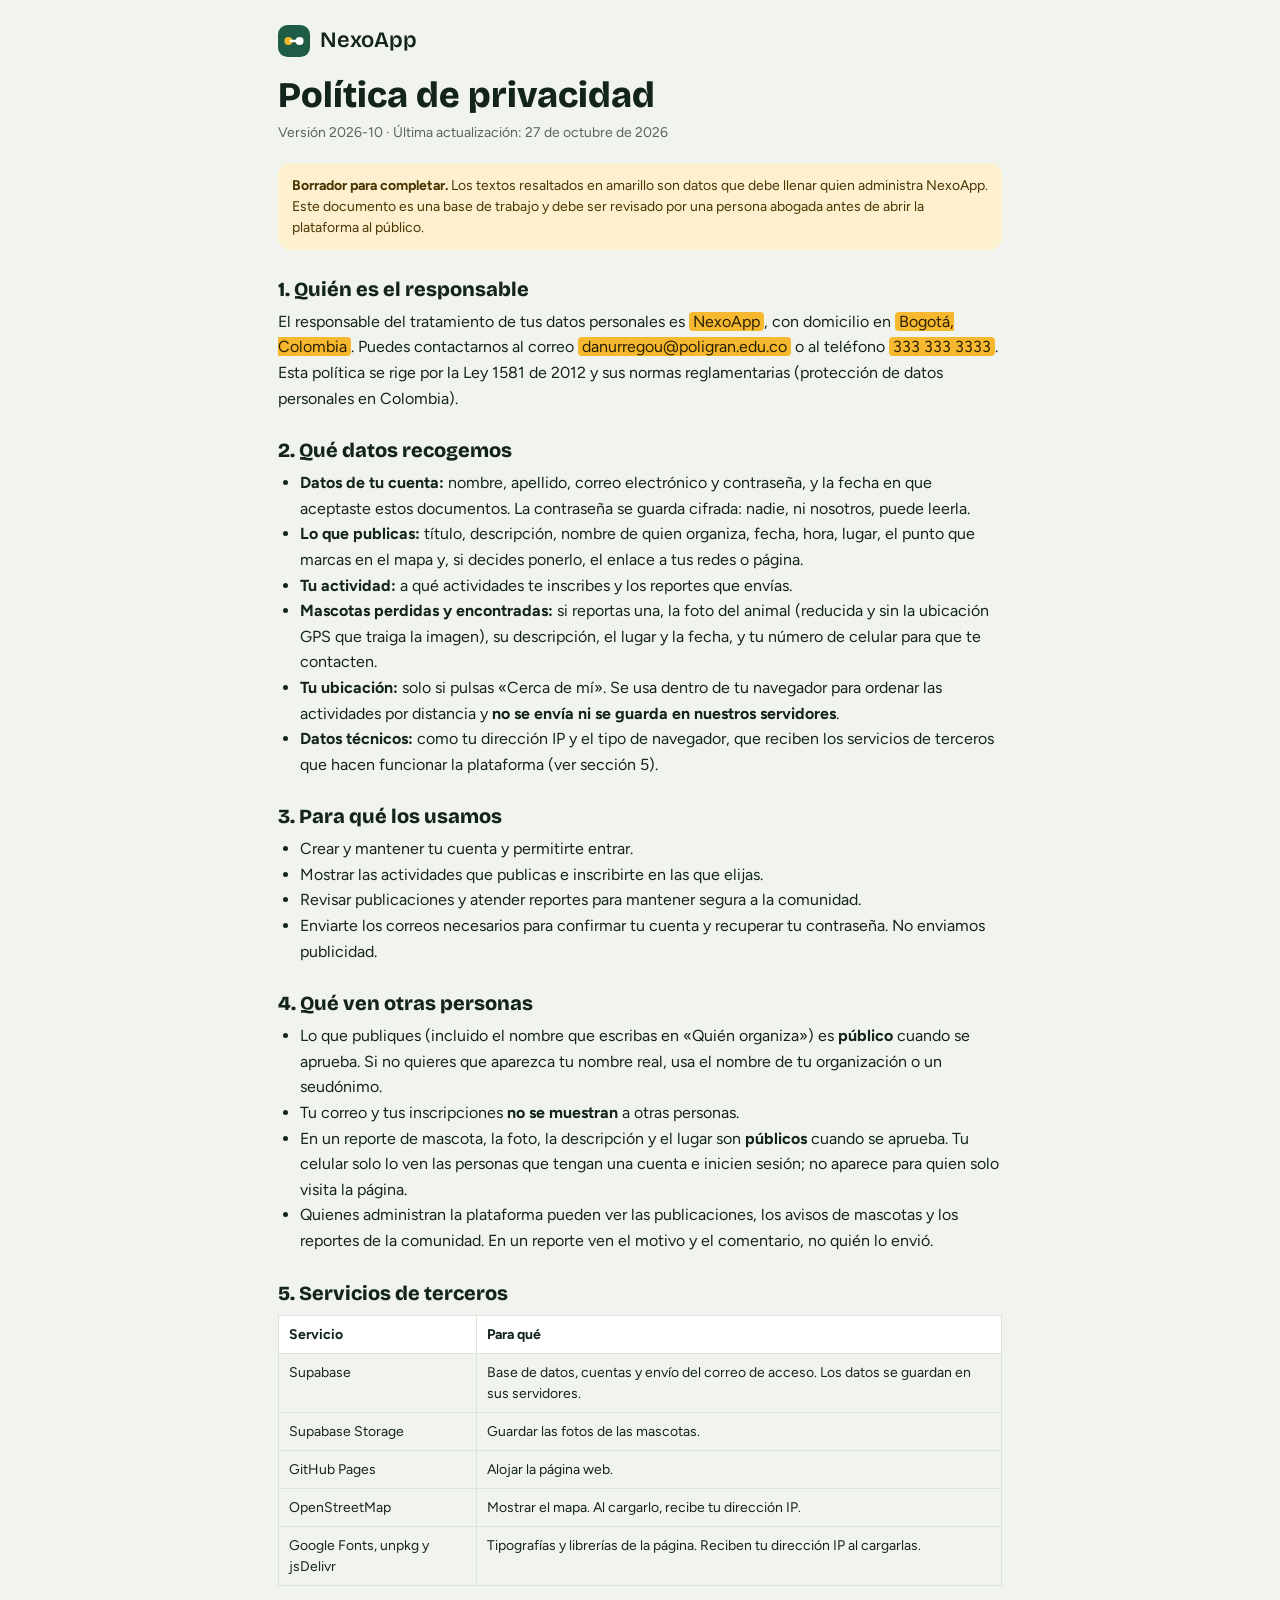
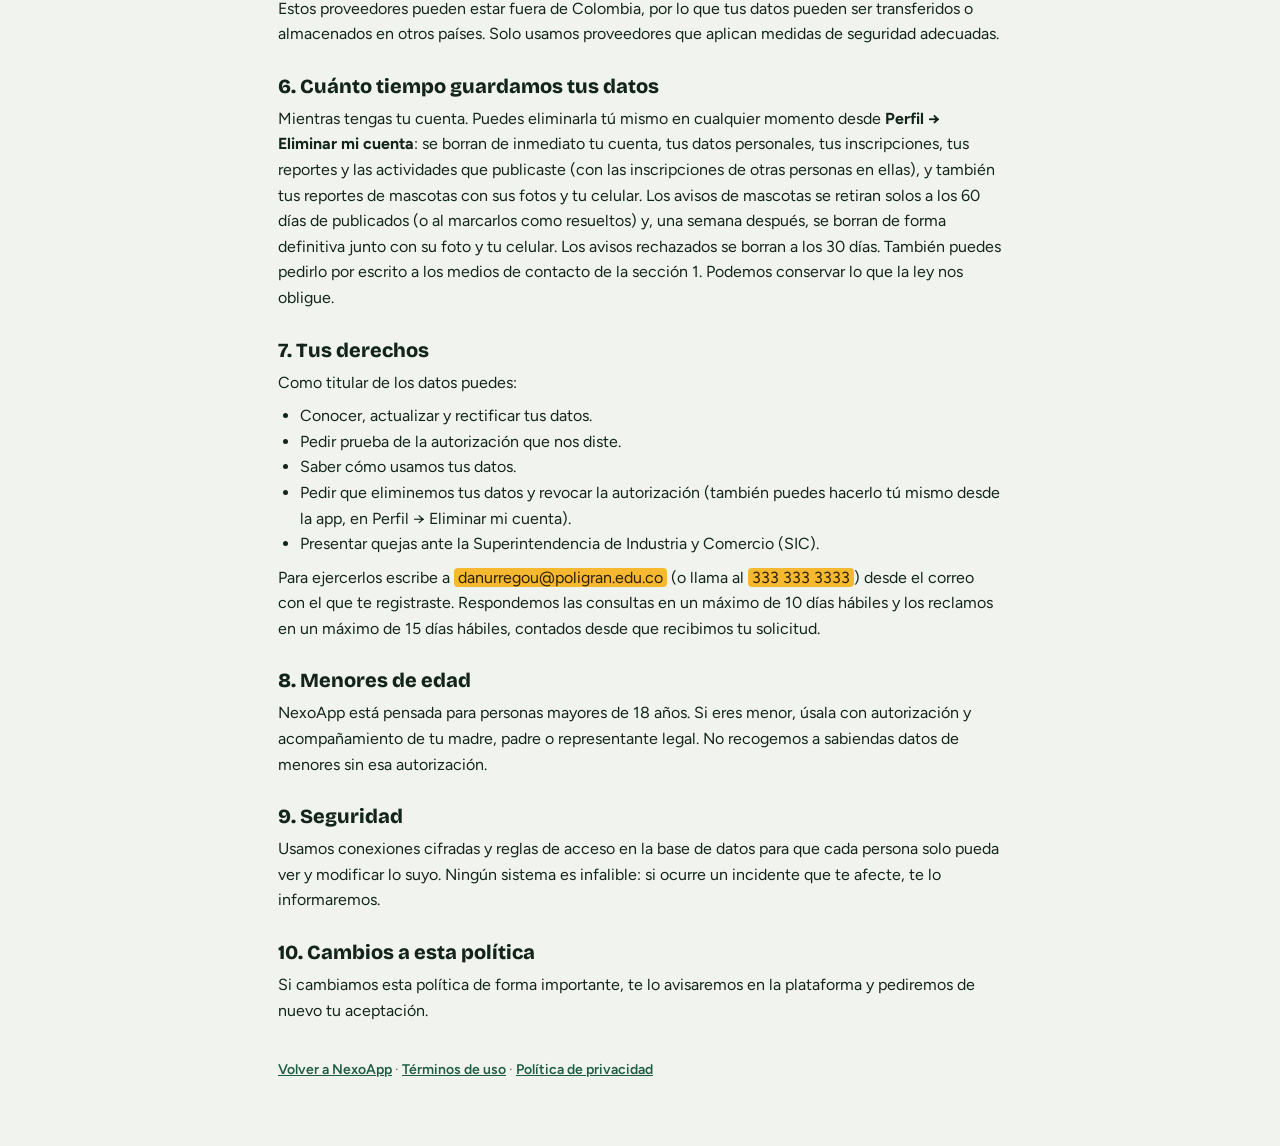
==== commit 1520985b: "Ícono de lupa con huella en Mascotas y enlace a las redes de quien organiza Feedback de usuarios: la" ====
--- a/privacidad.html
+++ b/privacidad.html
@@ -26,7 +26,7 @@
 <h2>2. Qué datos recogemos</h2>
 <ul>
 <li><strong>Datos de tu cuenta:</strong> nombre, apellido, correo electrónico y contraseña, y la fecha en que aceptaste estos documentos. La contraseña se guarda cifrada: nadie, ni nosotros, puede leerla.</li>
-<li><strong>Lo que publicas:</strong> título, descripción, nombre de quien organiza, fecha, hora, lugar y el punto que marcas en el mapa.</li>
+<li><strong>Lo que publicas:</strong> título, descripción, nombre de quien organiza, fecha, hora, lugar, el punto que marcas en el mapa y, si decides ponerlo, el enlace a tus redes o página.</li>
 <li><strong>Tu actividad:</strong> a qué actividades te inscribes y los reportes que envías.</li>
 <li><strong>Mascotas perdidas y encontradas:</strong> si reportas una, la foto del animal (reducida y sin la ubicación GPS que traiga la imagen), su descripción, el lugar y la fecha, y tu número de celular para que te contacten.</li>
 <li><strong>Tu ubicación:</strong> solo si pulsas «Cerca de mí». Se usa dentro de tu navegador para ordenar las actividades por distancia y <strong>no se envía ni se guarda en nuestros servidores</strong>.</li>
